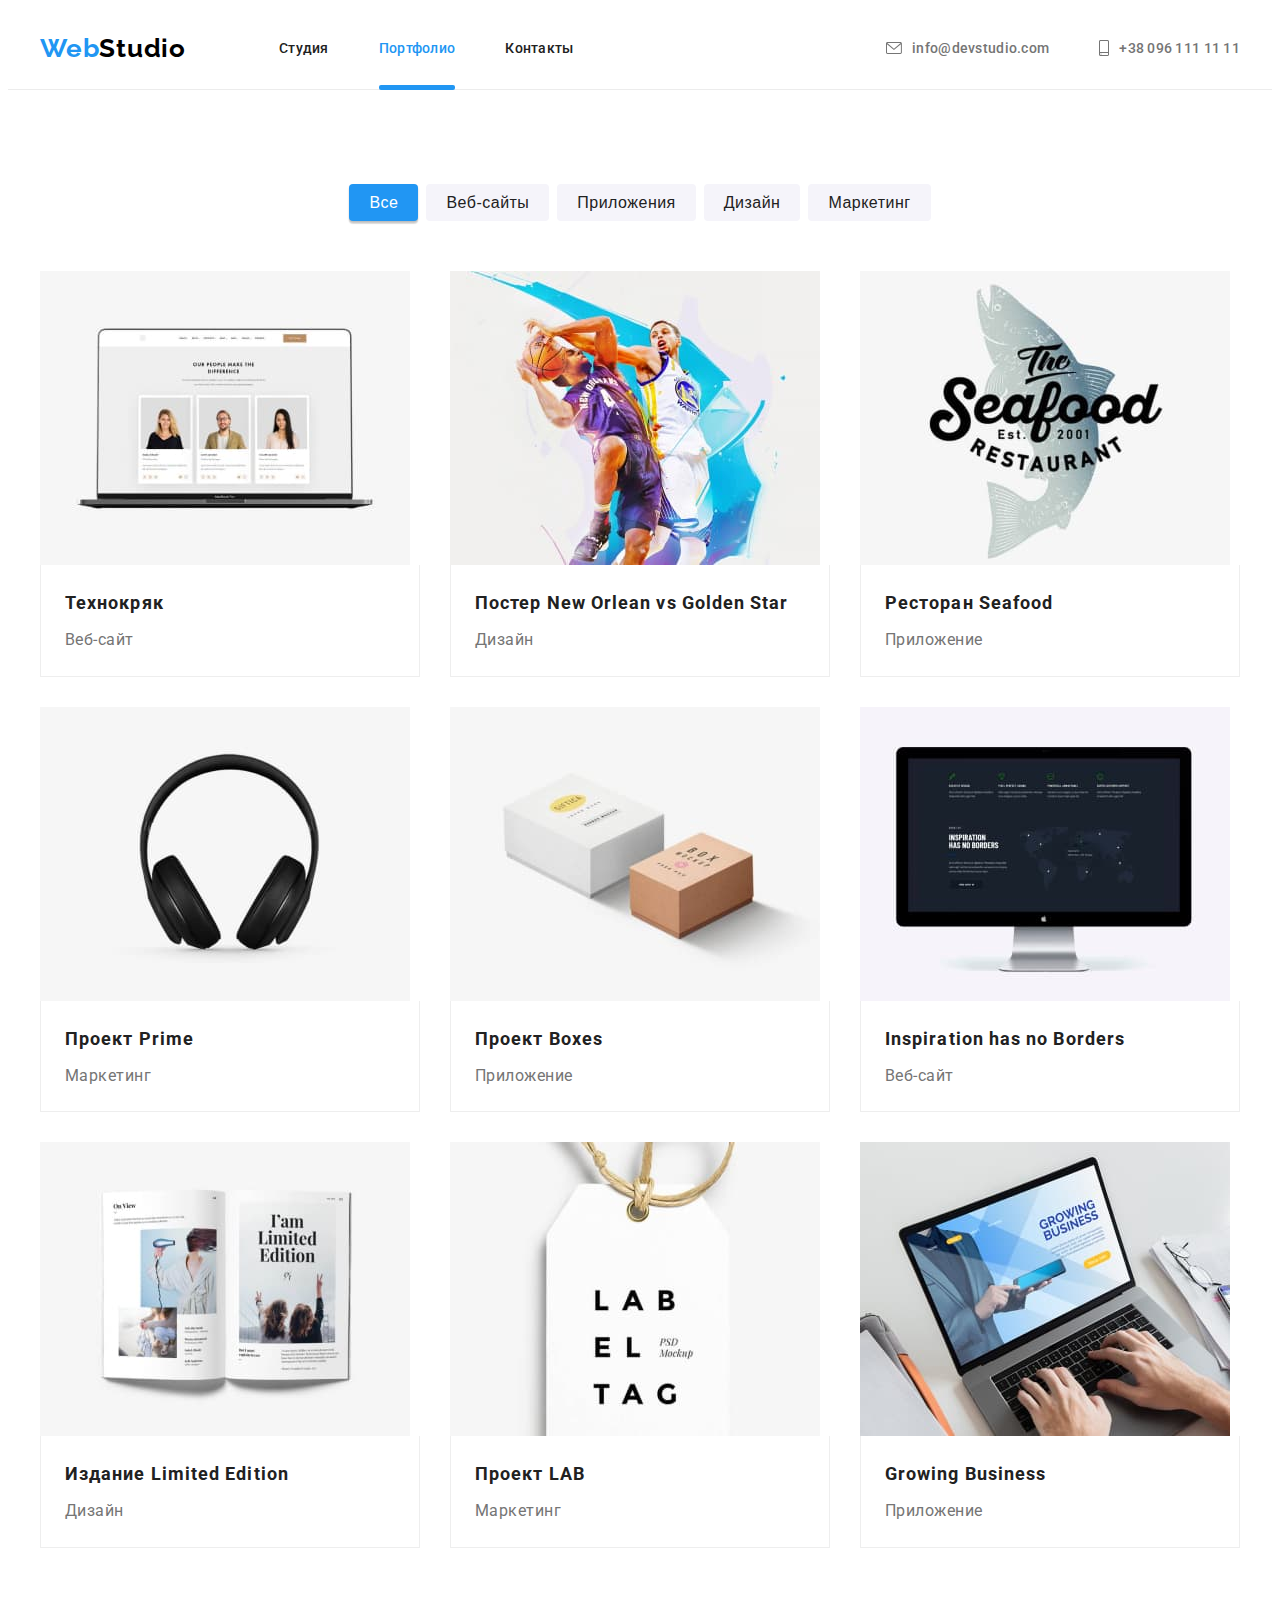
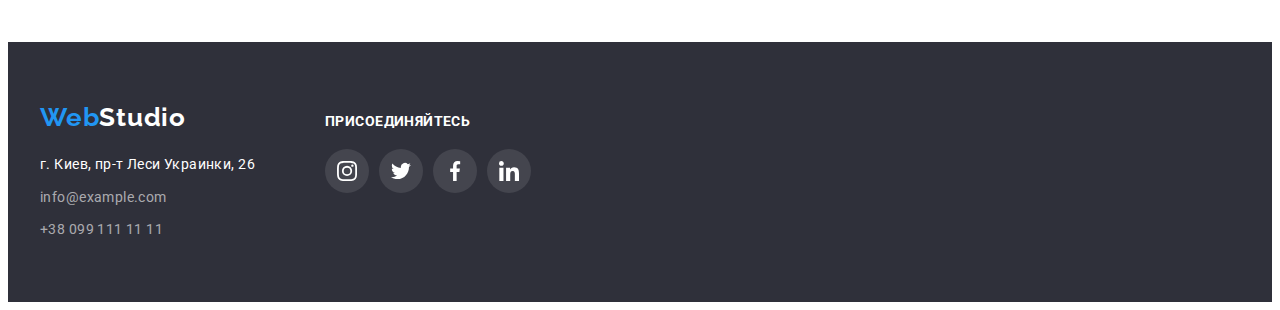
==== portfolio.html @ 8b1d90b0 "clone" ====
<!DOCTYPE html>
<html lang="ru">
    <head>
        <meta charset="UTF-8" />
        <meta http-equiv="X-UA-Compatible" content="IE=edge" />
        <meta name="viewport" content="width=device-width, initial-scale=1.0" />
        <title>WebStudio</title>
        <link rel="preconnect" href="https://fonts.googleapis.com" />
        <link rel="preconnect" href="https://fonts.gstatic.com" crossorigin />
        <link
            href="https://fonts.googleapis.com/css2?family=Raleway:wght@700&family=Roboto:wght@400;500;700;900&display=swap"
            rel="stylesheet"
        />
        <link
            rel="stylesheet"
            href="https://cdnjs.cloudflare.com/ajax/libs/modern-normalize/1.1.0/modern-normalize.min.css"
            integrity="sha512-wpPYUAdjBVSE4KJnH1VR1HeZfpl1ub8YT/NKx4PuQ5NmX2tKuGu6U/JRp5y+Y8XG2tV+wKQpNHVUX03MfMFn9Q=="
            crossorigin="anonymous"
            referrerpolicy="no-referrer"
        />
        <link rel="stylesheet" href="./css/style.css" />
    </head>

    <body>
        <!-- HEADER -->
        <header class="header">
            <div class="header-container container">
                <nav class="navigation">
                    <a lang="en" class="logo-header logo" href="./index.html"
                        >Web<span class="logo-accent-header">Studio</span></a
                    >
                    <ul class="nav-list list">
                        <li class="nav-list-item">
                            <a class="nav-list-link" href="./index.html"
                                >Студия</a
                            >
                        </li>
                        <li class="nav-list-item">
                            <a class="nav-list-link current" href=""
                                >Портфолио</a
                            >
                        </li>
                        <li class="nav-list-item">
                            <a class="nav-list-link" href="">Контакты</a>
                        </li>
                    </ul>
                </nav>
                <ul class="contact-list list">
                    <li class="contact-list-item">
                        <a
                            class="contact-list-link"
                            href="mailto:info@devstudio.com"
                        >
                            <svg class="icon-header" width="16" height="12">
                                <use
                                    href="./images/icons.svg#icon-envelope"
                                ></use>
                            </svg>
                            info@devstudio.com
                        </a>
                    </li>
                    <li class="contact-list-item">
                        <a class="contact-list-link" href="tel:+380961111111">
                            <svg class="icon-header" width="10" height="16">
                                <use
                                    href="./images/icons.svg#icon-smartphone"
                                ></use>
                            </svg>
                            +38 096 111 11 11</a
                        >
                    </li>
                </ul>
            </div>
        </header>

        <main>
            <section class="portfolio">
                <div class="portfolio-container container">
                    <h1 class="title-portfolio visually-hidden">Наши работы</h1>
                    <ul class="filter list">
                        <li class="filter-item">
                            <button
                                class="filter-item-button current"
                                type="button"
                            >
                                Все
                            </button>
                        </li>
                        <li class="filter-item">
                            <button class="filter-item-button" type="button">
                                Веб-сайты
                            </button>
                        </li>
                        <li class="filter-item">
                            <button class="filter-item-button" type="button">
                                Приложения
                            </button>
                        </li>
                        <li class="filter-item">
                            <button class="filter-item-button" type="button">
                                Дизайн
                            </button>
                        </li>
                        <li class="filter-item">
                            <button class="filter-item-button" type="button">
                                Маркетинг
                            </button>
                        </li>
                    </ul>
                    <ul class="portfolio-list list">
                        <li class="portfolio-item">
                            <a class="project-card" href="">
                                <div class="image-wrapper">
                                    <img
                                        src="./images/laptop.jpg"
                                        alt="Наши люди"
                                        width="370"
                                    />
                                    <p class="overlay">
                                        Ресурс предлагает комплексные
                                        предложения с разным уровнем функционала
                                        и сервисов. Все это позволит посетителю
                                        получить исчерпывающие сведения о
                                        компании или частном лице.
                                    </p>
                                </div>
                                <div class="portfolio-description">
                                    <h2 class="project-name">Технокряк</h2>
                                    <p class="project-type">Веб-сайт</p>
                                </div>
                            </a>
                        </li>
                        <li class="portfolio-item">
                            <a class="project-card" href="">
                                <div class="image-wrapper">
                                    <img
                                        src="./images/basketball.jpg"
                                        alt="Баскетбол"
                                        width="370"
                                    />
                                    <p class="overlay">
                                        Ресурс предлагает комплексные
                                        предложения с разным уровнем функционала
                                        и сервисов. Все это позволит посетителю
                                        получить исчерпывающие сведения о
                                        компании или частном лице.
                                    </p>
                                </div>
                                <div class="portfolio-description">
                                    <h2 class="project-name">
                                        Постер
                                        <span lang="en"
                                            >New Orlean vs Golden Star</span
                                        >
                                    </h2>
                                    <p class="project-type">Дизайн</p>
                                </div>
                            </a>
                        </li>
                        <li class="portfolio-item">
                            <a class="project-card" href="">
                                <div class="image-wrapper">
                                    <img
                                        src="./images/seafood.jpg"
                                        alt="Ресторан морской еды"
                                        width="370"
                                    />
                                    <p class="overlay">
                                        Ресурс предлагает комплексные
                                        предложения с разным уровнем функционала
                                        и сервисов. Все это позволит посетителю
                                        получить исчерпывающие сведения о
                                        компании или частном лице.
                                    </p>
                                </div>
                                <div class="portfolio-description">
                                    <h2 class="project-name">
                                        Ресторан <span lang="en">Seafood</span>
                                    </h2>
                                    <p class="project-type">Приложение</p>
                                </div>
                            </a>
                        </li>
                        <li class="portfolio-item">
                            <a class="project-card" href="">
                                <div class="image-wrapper">
                                    <img
                                        src="./images/headphones.jpg"
                                        alt="Наушники"
                                        width="370"
                                    />
                                    <p class="overlay">
                                        Ресурс предлагает комплексные
                                        предложения с разным уровнем функционала
                                        и сервисов. Все это позволит посетителю
                                        получить исчерпывающие сведения о
                                        компании или частном лице.
                                    </p>
                                </div>
                                <div class="portfolio-description">
                                    <h2 class="project-name">
                                        Проект <span lang="en">Prime</span>
                                    </h2>
                                    <p class="project-type">Маркетинг</p>
                                </div>
                            </a>
                        </li>
                        <li class="portfolio-item">
                            <a class="project-card" href="">
                                <div class="image-wrapper">
                                    <img
                                        src="./images/boxes.jpg"
                                        alt="Коробки"
                                        width="370"
                                    />
                                    <p class="overlay">
                                        Ресурс предлагает комплексные
                                        предложения с разным уровнем функционала
                                        и сервисов. Все это позволит посетителю
                                        получить исчерпывающие сведения о
                                        компании или частном лице.
                                    </p>
                                </div>
                                <div class="portfolio-description">
                                    <h2 class="project-name">
                                        Проект <span lang="en">Boxes</span>
                                    </h2>
                                    <p class="project-type">Приложение</p>
                                </div>
                            </a>
                        </li>
                        <li class="portfolio-item">
                            <a class="project-card" href="">
                                <div class="image-wrapper">
                                    <img
                                        src="./images/pc.jpg"
                                        alt="Вдохновение не имеет границ"
                                        width="370"
                                    />
                                    <p class="overlay">
                                        Ресурс предлагает комплексные
                                        предложения с разным уровнем функционала
                                        и сервисов. Все это позволит посетителю
                                        получить исчерпывающие сведения о
                                        компании или частном лице.
                                    </p>
                                </div>
                                <div class="portfolio-description">
                                    <h2 lang="en" class="project-name">
                                        Inspiration has no Borders
                                    </h2>
                                    <p class="project-type">Веб-сайт</p>
                                </div>
                            </a>
                        </li>
                        <li class="portfolio-item">
                            <a class="project-card" href="">
                                <div class="image-wrapper">
                                    <img
                                        src="./images/magazine.jpg"
                                        alt="Ограниченное издание"
                                        width="370"
                                    />
                                    <p class="overlay">
                                        Ресурс предлагает комплексные
                                        предложения с разным уровнем функционала
                                        и сервисов. Все это позволит посетителю
                                        получить исчерпывающие сведения о
                                        компании или частном лице.
                                    </p>
                                </div>
                                <div class="portfolio-description">
                                    <h2 class="project-name">
                                        Издание
                                        <span lang="en">Limited Edition</span>
                                    </h2>
                                    <p class="project-type">Дизайн</p>
                                </div>
                            </a>
                        </li>
                        <li class="portfolio-item">
                            <a class="project-card" href="">
                                <div class="image-wrapper">
                                    <img
                                        src="./images/label-tag.jpg"
                                        alt="Проект ярлык"
                                        width="370"
                                    />
                                    <p class="overlay">
                                        Ресурс предлагает комплексные
                                        предложения с разным уровнем функционала
                                        и сервисов. Все это позволит посетителю
                                        получить исчерпывающие сведения о
                                        компании или частном лице.
                                    </p>
                                </div>
                                <div class="portfolio-description">
                                    <h2 class="project-name">
                                        Проект <span lang="en">LAB</span>
                                    </h2>
                                    <p class="project-type">Маркетинг</p>
                                </div>
                            </a>
                        </li>
                        <li class="portfolio-item">
                            <a class="project-card" href="">
                                <div class="image-wrapper">
                                    <img
                                        src="./images/laptop-typing.jpg"
                                        alt="Растущий бизнес"
                                        width="370"
                                    />
                                    <p class="overlay">
                                        Ресурс предлагает комплексные
                                        предложения с разным уровнем функционала
                                        и сервисов. Все это позволит посетителю
                                        получить исчерпывающие сведения о
                                        компании или частном лице.
                                    </p>
                                </div>
                                <div class="portfolio-description">
                                    <h2 lang="en" class="project-name">
                                        Growing Business
                                    </h2>
                                    <p class="project-type">Приложение</p>
                                </div>
                            </a>
                        </li>
                    </ul>
                </div>
            </section>
        </main>

        <footer class="footer">
            <div class="footer-container container">
                <div class="footer-first-column">
                    <a class="logo-footer logo" lang="en" href="./index.html"
                        >Web<span class="logo-accent-footer">Studio</span></a
                    >
                    <address>
                        <ul class="contact-list-footer list">
                            <li class="contact-list-item">
                                <a
                                    class="contact-list-link"
                                    href="https://goo.gl/maps/PYqKrLdg8AjsLL8RA"
                                    target="_blank"
                                    rel="noopener noreferrer"
                                    ><span class="legal-address"
                                        >г. Киев, пр-т Леси Украинки, 26</span
                                    ></a
                                >
                            </li>
                            <li class="contact-list-item">
                                <a
                                    class="contact-list-footer link"
                                    href="mailto:info@example.com"
                                    >info@example.com</a
                                >
                            </li>
                            <li class="contact-list-item">
                                <a
                                    class="contact-list-footer link"
                                    href="tel:+380961111111"
                                    >+38 099 111 11 11</a
                                >
                            </li>
                        </ul>
                    </address>
                </div>
                <div class="subscription-buttons">
                    <p class="join">Присоединяйтесь</p>
                    <ul class="social-link-list-footer list">
                        <li class="social-list-item-footer">
                            <a href="" class="social-link-footer">
                                <svg
                                    class="social-link-logo-footer"
                                    width="20"
                                    height="20"
                                >
                                    <use
                                        href="./images/icons.svg#icon-instagram"
                                    ></use>
                                </svg>
                            </a>
                        </li>
                        <li class="social-list-item-footer">
                            <a href="" class="social-link-footer">
                                <svg
                                    class="social-link-logo-footer"
                                    width="20"
                                    height="20"
                                >
                                    <use
                                        href="./images/icons.svg#icon-twitter"
                                    ></use>
                                </svg>
                            </a>
                        </li>
                        <li class="social-list-item-footer">
                            <a href="" class="social-link-footer">
                                <svg
                                    class="social-link-logo-footer"
                                    width="20"
                                    height="20"
                                >
                                    <use
                                        href="./images/icons.svg#icon-facebook"
                                    ></use>
                                </svg>
                            </a>
                        </li>
                        <li class="social-list-item-footer">
                            <a href="" class="social-link-footer">
                                <svg
                                    class="social-link-logo-footer"
                                    width="20"
                                    height="20"
                                >
                                    <use
                                        href="./images/icons.svg#icon-linkedin"
                                    ></use>
                                </svg>
                            </a>
                        </li>
                    </ul>
                </div>
            </div>
        </footer>
    </body>
</html>
---- css/style.css ----
:root {
    --primary-font-family: 'Roboto', sans-serif;
    --secondary-font-family: 'Raleway', sans-serif;
    --primary-text-color-theme-dark: #212121;
    --secondary-text-color-theme-dark: #757575;
    --text-color-theme-light: #ffffff;
    --accent-color: #2196f3;
    --background-dark-theme: #2f303a;
    --background-light-theme: #f5f4fa;
    --logo-accent-header: #000000;
    --button-background-hover-focus: #188ce8;
    --text-color-contact: rgba(255, 255, 255, 0.6);
    --border-color: #ececec;
    --clients-logo-border: #afb1b8;
    --animation-timing-function: cubic-bezier(0.4, 0, 0.2, 1);
}

body {
    font-family: var(--primary-font-family);
    font-size: 14px;
    letter-spacing: 0.03em;

    color: var(--primary-text-color-theme-dark);
}

h1,
h2,
h3,
h4,
h5,
h6,
p {
    margin-top: 0;
    margin-bottom: 0;
}

ul,
ol {
    margin-top: 0;
    margin-bottom: 0;
    padding-left: 0;
}

.list {
    list-style: none;
}

a {
    text-decoration: none;
}

.container {
    width: 1200px;
    padding-left: 15px;
    padding-right: 15px;
    margin-left: auto;
    margin-right: auto;
}

img {
    display: block;
    max-width: 100%;
    height: auto;
}

/*=====START COMPONENTS=====*/

.logo {
    font-family: var(--secondary-font-family);
    font-weight: 700;
    font-size: 26px;
    line-height: 1.2;
    letter-spacing: 0.03em;

    color: var(--accent-color);
}

.logo-accent-header {
    color: var(--logo-accent-header);
}

.logo-accent-footer {
    color: var(--text-color-theme-light);
}

.btn {
    font-weight: 700;
    font-size: 16px;
    line-height: 1.87;
    letter-spacing: 0.06em;

    padding: 10px 32px;
    border: none;
    border-radius: 4px;

    box-shadow: 0px 4px 4px rgba(0, 0, 0, 0.15);
    background-color: var(--accent-color);
    color: var(--text-color-theme-light);

    cursor: pointer;

    transition: background-color 250ms var(--animation-timing-function);
}

.modal-btn:hover,
.modal-btn:focus {
    background-color: var(--button-background-hover-focus);
    color: var(--text-color-theme-light);
}

.title {
    font-weight: 700;
    font-size: 36px;
    line-height: 1.2;
    letter-spacing: 0.03em;
    text-align: center;

    color: var(--primary-text-color-theme-dark);
}

.visually-hidden {
    position: absolute;
    width: 1px;
    height: 1px;
    margin: -1px;
    padding: 0;
    overflow: hidden;
    border: 0;
    clip: rect(0 0 0 0);
}

section {
    padding-top: 94px;
    padding-bottom: 94px;
}

/*=====END COMPONENTS=====*/

/*=====START HEADER=====*/

.header {
    border-bottom: 1px solid var(--border-color);
}

.header-container {
    display: flex;
    align-items: center;
}

.navigation {
    display: flex;
    align-items: center;
}

.nav-list {
    display: flex;
}

.nav-list-item:not(:last-child) {
    margin-right: 50px;
}

.contact-list {
    display: flex;

    align-items: center;
    margin-left: auto;
}

.contact-list > .contact-list-item:not(:last-child) {
    margin-right: 50px;
}

.accent link {
    color: var(--accent-color);
}

.logo-header {
    margin-right: 93px;
}

.nav-list-link {
    position: relative;

    display: block;
    font-weight: 500;
    font-size: 14px;
    line-height: 1.2;
    letter-spacing: 0.02em;
    padding-top: 32px;
    padding-bottom: 32px;

    color: var(--primary-text-color-theme-dark);
}

.nav-list-link.current::after {
    content: '';
    position: absolute;
    left: 0;
    bottom: -1px;
    display: block;
    width: 100%;
    height: 5px;
    border-radius: 2px;
    background-color: var(--accent-color);
    transition: opacity 250ms var(--animation-timing-function);
}

.nav-list-link.current {
    color: var(--accent-color);
}

.nav-list-link:hover,
.nav-list-link:focus {
    color: var(--accent-color);
}

.contact-list-link {
    display: flex;
    align-items: center;
    font-weight: 500;
    font-size: 14px;
    line-height: 1.2;
    letter-spacing: 0.02em;

    color: var(--secondary-text-color-theme-dark);

    transition: color 250ms var(--animation-timing-function);
}

.contact-list-link:hover,
.contact-list-link:focus {
    color: var(--accent-color);
}

.icon-header {
    padding: 0;
    border: none;

    margin-right: 10px;

    fill: currentColor;
}

.icon-header:hover,
.icon-header:focus {
    fill: var(--accent-color);
}

/*=====END HEADER=====*/

/*=====START HERO=====*/

.hero {
    text-align: center;
    padding-top: 200px;
    padding-bottom: 200px;

    max-width: 1600px;
    margin: 0 auto;
    height: 600px;
    background-color: var(--background-dark-theme);
    background-image: linear-gradient(
            rgba(47, 48, 58, 0.4),
            rgba(47, 48, 58, 0.4)
        ),
        url(../images/hero-background.jpg);
    background-size: cover;
    background-repeat: no-repeat;
}

.main-title {
    font-weight: 900;
    font-size: 44px;
    line-height: 1.4;
    letter-spacing: 0.06em;
    text-transform: uppercase;

    width: 696px;
    margin: 0 auto 30px auto;

    color: var(--text-color-theme-light);
}

/*=====END HERO=====*/

/*=====START BENEFITS=====*/

.benefits-background {
    display: flex;
    background-color: var(--background-light-theme);

    margin-bottom: 30px;
    width: 270px;
    height: 120px;
    border-radius: 4px;
    align-items: center;
    justify-content: center;
}

.subtitle {
    font-weight: 700;
    font-size: 14px;
    line-height: 1.2;
    letter-spacing: 0.03em;
    text-transform: uppercase;

    margin-bottom: 10px;

    color: var(--primary-text-color-theme-dark);
}

.description {
    font-size: 14px;
    line-height: 1.7;
    letter-spacing: 0.03em;

    width: 270px;

    color: var(--secondary-text-color-theme-dark);
}

.benefits-list-item {
    display: block;
}

.benefits-list-item:not(:last-child) {
    margin-right: 30px;
}

.benefits-list {
    display: flex;
}

.services {
    padding-top: 0;
}

/*=====END BENEFITS======*/

/*=====START SERVICES=====*/

.services-title {
    margin-bottom: 50px;
}

.services-list {
    display: flex;
}

.services-list-item:not(:last-child) {
    margin-right: 30px;
}

.services-image {
    position: relative;
}

.services-description {
    position: absolute;
    left: 0;
    bottom: 0;

    width: 100%;
    height: 70px;
    display: flex;
    justify-content: center;
    align-items: center;

    font-size: 14px;
    line-height: 1.7;
    letter-spacing: 0.03em;

    color: var(--text-color-theme-light);
    text-transform: uppercase;
    text-align: center;
    background: rgba(47, 48, 58, 0.8);
}

/*=====END SERVICES=====*/

/*=====START TEAM=====*/

.team {
    background-color: var(--background-light-theme);
}

.team-title {
    margin-bottom: 50px;
}

.employees-list {
    display: flex;
}

.employee-card:not(:last-child) {
    margin-right: 30px;
}

.employee-card {
    box-shadow: 0px 1px 3px rgba(0, 0, 0, 0.12), 0px 1px 1px rgba(0, 0, 0, 0.14),
        0px 2px 1px rgba(0, 0, 0, 0.2);
    border-radius: 0px 0px 4px 4px;

    background-color: var(--text-color-theme-light);
}

.employee-description {
    padding: 30px 32px;
}

.employee-name {
    font-weight: 500;
    font-size: 16px;
    line-height: 1.2;
    letter-spacing: 0.03em;
    text-align: center;

    margin-bottom: 10px;

    color: var(--primary-text-color-theme-dark);
}

.employee-position {
    font-size: 16px;
    line-height: 1.2;
    letter-spacing: 0.03em;
    text-align: center;

    margin-bottom: 16px;

    color: var(--secondary-text-color-theme-dark);
}

.social-link-list {
    display: flex;
    align-items: center;
    justify-content: center;
}

.social-list-item:not(:last-child) {
    margin-right: 10px;
}

.social-link {
    display: flex;
    align-items: center;
    justify-content: center;
    width: 44px;
    height: 44px;
    background: #ffffff;
    border-radius: 50%;

    transition: background-color 250ms var(--animation-timing-function);
}

.social-link:hover,
.social-link:focus {
    background-color: var(--accent-color);
}

.social-link-logo {
    fill: var(--clients-logo-border);

    transition: fill 250ms var(--animation-timing-function);
}

.social-link:hover .social-link-logo,
.social-link:focus .social-link-logo {
    fill: var(--text-color-theme-light);
}

/*=====END TEAM=====*/

/*=====START CLIENTS=====*/

.clients-title {
    margin-bottom: 50px;
}

.clients-list {
    display: flex;
    align-items: center;
    justify-content: center;
}

.clients-list > .clients-list-item {
    display: flex;
    align-items: center;
    justify-content: center;

    width: 170px;
    height: 92px;

    border: 1px solid var(--clients-logo-border);
    box-sizing: border-box;
    border-radius: 4px;

    transition: border-color 250ms var(--animation-timing-function);
}

.clients-list-item:hover,
.clients-list-item:focus {
    border-color: var(--accent-color);
}

.clients-list-item:not(:last-child) {
    margin-right: 30px;
}

.clients-link {
    display: block;
    align-items: center;
    justify-content: center;

    width: 170px;
    height: 92px;

    padding: 16px 32px;

    transition: fill 250ms var(--animation-timing-function);
}

.clients-link:hover .clients-logo,
.clients-link:focus .clients-logo {
    fill: var(--accent-color);
}

.clients-logo {
    fill: var(--clients-logo-border);

    transition: fill 250ms var(--animation-timing-function);
}

/*=====END CLIENTS=====*/

/*=====START PORTFOLIO=====*/

.title-portfolio {
    font-weight: 900;
    font-size: 44px;
    line-height: 1.4;
    letter-spacing: 0.04em;
    text-transform: uppercase;

    color: var(--primary-text-color-theme-dark);
}

.filter {
    display: flex;
    justify-content: center;

    margin-bottom: 50px;
}

.filter-item-button {
    font-weight: 500;
    font-size: 16px;
    line-height: 1.6;
    letter-spacing: 0.03em;

    box-sizing: border-box;
    border-radius: 4px;
    padding: 6px 20px;
    border: none;

    background-color: var(--background-light-theme);
    color: var(--primary-text-color-theme-dark);

    cursor: pointer;

    transition: box-shadow 250ms var(--animation-timing-function),
        color 250ms var(--animation-timing-function),
        background-color 250ms var(--animation-timing-function);
}

.filter-item-button:hover,
.filter-item-button:focus,
.filter-item-button.current {
    background-color: var(--accent-color);
    color: var(--text-color-theme-light);
    box-shadow: 0px 3px 1px rgba(0, 0, 0, 0.1), 0px 1px 2px rgba(0, 0, 0, 0.08),
        0px 2px 2px rgba(0, 0, 0, 0.12);
}

.filter-item:not(:last-child) {
    margin-right: 8px;
}

.portfolio-list {
    display: flex;
    flex-wrap: wrap;
    margin-right: -30px;
    margin-bottom: -30px;
}

.portfolio-item {
    margin-right: 30px;
    margin-bottom: 30px;
    flex-basis: calc((100% - 3 * 30px) / 3);
}

.project-card {
    display: block;
    background-color: var(--text-color-theme-light);
    transition: box-shadow 250ms var(--animation-timing-function);
}

.portfolio-item:hover .project-card,
.portfolio-item:focus .project-card {
    box-shadow: 0px 1px 1px rgba(0, 0, 0, 0.12), 0px 4px 4px rgba(0, 0, 0, 0.06),
        1px 4px 6px rgba(0, 0, 0, 0.16);
}

.image-wrapper {
    position: relative;
    overflow: hidden;
}

.overlay {
    position: absolute;
    top: 0;
    right: 0;
    width: 100%;
    height: 100%;
    padding: 63px 24px;

    font-size: 18px;
    font-weight: 400;
    line-height: 1.5;
    letter-spacing: 0.03em;

    color: var(--text-color-theme-light);
    background: rgba(33, 150, 243, 0.9);

    transform: translateY(101%);
    transition: transform 250ms var(--animation-timing-function);
}

.project-card:hover .overlay,
.project-card:focus .overlay {
    transform: translateY(0%);
}

.portfolio-description {
    background: #ffffff;
    border: 1px solid #eeeeee;
    box-sizing: border-box;
    border-top: none;

    padding: 20px 24px;
}

.project-name {
    font-weight: 700;
    font-size: 18px;
    line-height: 2;
    letter-spacing: 0.06em;
    margin-bottom: 4px;

    color: var(--primary-text-color-theme-dark);
}

.project-type {
    font-size: 16px;
    line-height: 1.9;
    letter-spacing: 0.03em;

    color: var(--secondary-text-color-theme-dark);
}

/*=====END PORTFOLIO=====*/

/*=====START FOOTER=====*/

.footer {
    background-color: var(--background-dark-theme);

    padding-top: 60px;
    padding-bottom: 60px;
}

.footer-container {
    display: flex;
    align-items: baseline;
}

.logo-footer {
    display: inline-block;

    margin-bottom: 20px;
}

.contact-list-footer > .contact-list-item:not(:last-child) {
    margin-bottom: 9px;
}

.legal-address {
    font-weight: 400;
    font-size: 14px;
    line-height: 1.7;
    letter-spacing: 0.03em;

    color: var(--text-color-theme-light);

    transition: color 250ms var(--animation-timing-function);
}

.legal-address:hover,
.legal-address:focus {
    color: var(--accent-color);
}

.contact-list-footer {
    font-size: 14px;
    line-height: 1.7;
    letter-spacing: 0.03em;
    font-style: normal;

    color: rgba(255, 255, 255, 0.6);

    transition: color 250ms var(--animation-timing-function);
}

.contact-list-footer:hover,
.contact-list-footer:focus {
    color: var(--accent-color);
}

.subscription-buttons {
    margin-left: 70px;
}

.join {
    font-weight: 700;
    font-size: 14px;
    line-height: 1.2;
    letter-spacing: 0.03em;
    text-transform: uppercase;

    color: var(--text-color-theme-light);
}

.social-link-footer {
    display: flex;
    align-items: center;
    justify-content: center;
    width: 44px;
    height: 44px;
    background: rgba(255, 255, 255, 0.1);
    border-radius: 50%;

    transition: background-color 250ms var(--animation-timing-function);
}

.social-link-list-footer {
    display: flex;
    margin-top: 20px;

    transition: background-color 250ms var(--animation-timing-function);
}

.social-list-item-footer:not(:last-child) {
    margin-right: 10px;
}

.social-link-footer:hover,
.social-link-footer:focus {
    background-color: var(--accent-color);
}

.social-link-logo-footer {
    fill: var(--text-color-theme-light);
    transition: fill 250ms var(--animation-timing-function);
}

.social-link-footer:hover .social-link-logo-footer,
.social-link-footer:focus .social-link-logo-footer {
    fill: var(--text-color-theme-light);
}

.mail-outs {
    margin: 0 auto;
}

.subcribe {
    font-weight: 700;
    font-size: 14px;
    line-height: 1.2;
    letter-spacing: 0.03em;
    text-transform: uppercase;

    color: var(--text-color-theme-light);
}

.footer-form {
    display: flex;
    align-items: baseline;
}

.footer-form input {
    width: 358px;
    height: 50px;
    border: 1px solid rgba(255, 255, 255, 0.3);
    box-sizing: border-box;
    border-radius: 4px;

    padding: 15px 16px;
    margin-top: 20px;
    margin-right: 12px;

    color: var(--text-color-theme-light);
    background: transparent;

    transition: border-color 250ms var(--animation-timing-function);
}

.footer-form input:focus {
    outline: none;
    border-color: var(--accent-color);
}

.footer-form input::placeholder {
    font-size: 16px;
    line-height: 1.2;
    letter-spacing: 0.03em;

    color: rgba(255, 255, 255, 0.6);
}

.footer-btn {
    display: flex;
    justify-content: center;
    align-items: center;
}

.icon-send {
    margin-left: 10px;
}

/*=====END FOOTER=====*/

.backdrop {
    position: fixed;
    top: 0;
    left: 0;
    width: 100vw;
    height: 100vh;

    background: rgba(0, 0, 0, 0.2);

    transition: opacity 300ms var(--animation-timing-function),
        visibility 300ms var(--animation-timing-function);
}

.backdrop.is-hidden {
    opacity: 0;
    visibility: hidden;
    pointer-events: none;
}

.modal {
    position: absolute;
    top: 50%;
    left: 50%;
    transform: translate(-50%, -50%);
    width: 530px;
    height: 580px;
    padding: 40px;

    background-color: var(--text-color-theme-light);
    box-shadow: 0px 1px 3px rgba(0, 0, 0, 0.12), 0px 1px 1px rgba(0, 0, 0, 0.14),
        0px 2px 1px rgba(0, 0, 0, 0.2);
    border-radius: 4px;
}

.modal-close-btn {
    position: absolute;

    top: 8px;
    right: 8px;
    display: flex;
    align-items: center;
    justify-content: center;

    width: 30px;
    height: 30px;
    border-radius: 50%;
    border: 1px solid rgba(0, 0, 0, 0.1);
    background-color: transparent;
    padding: 0;
    cursor: pointer;
}

.modal-close-btn:hover {
    fill: var(--accent-color);
}

.modal-appeal {
    font-size: 20px;
    font-weight: 700;
    line-height: 1.15;
    letter-spacing: 0.03em;
    text-align: center;

    margin-bottom: 12px;

    color: var(--primary-text-color-theme-dark);
}

.modal-form {
    width: 450px;
}

.modal-form-field {
    display: flex;
    flex-direction: column;
}

.modal-label {
    margin-bottom: 4px;
}

.modal-form-field input {
    border: 1px solid rgba(33, 33, 33, 0.2);
    border-radius: 4px;
    padding: 12px 10px 12px 42px;
    outline: none;

    transition: border-color 250ms var(--animation-timing-function);
}

.modal-form-field input:focus {
    border-color: var(--accent-color);
}

.modal-label {
    display: inline;
    font-size: 12px;
    line-height: 1.16;
    letter-spacing: 0.01em;

    color: var(--secondary-text-color-theme-dark);
}

.contact-input-wrapper {
    position: relative;
    margin-bottom: 10px;
}

.contact-input {
    width: 100%;
}

.contact-icon {
    position: absolute;
    top: 50%;
    left: 15px;
    transform: translateY(-50%);
    color: var(--primary-text-color-theme-dark);

    transition: fill 250ms var(--animation-timing-function);
}

.contact-input:focus + .contact-icon {
    fill: var(--accent-color);
}

.comment-area {
    border: 1px solid rgba(33, 33, 33, 0.2);
    border-radius: 4px;
    resize: none;
    padding: 12px 16px;
    margin-bottom: 20px;
    outline: none;

    transition: border-color 250ms var(--animation-timing-function);
}

.comment-area:focus {
    border-color: var(--accent-color);
}

.comment-area::placeholder {
    line-height: 1.14;
    letter-spacing: 0.01em;

    color: rgba(117, 117, 117, 0.5);
}

.agreement-wrapper {
    display: flex;
    align-items: center;
    margin: 0 auto 30px auto;
}

.agreement-policy {
    text-decoration: underline;
    color: var(--accent-color);
}

.modal-btn {
    display: block;
    margin: 0 auto;
    padding: 10px 56px;
}

.checkbox-label {
    line-height: 1.17;
    letter-spacing: 0.03em;
    color: var(--secondary-text-color-theme-dark);
}

.checkbox-label::before {
    content: '';
    display: inline-block;
    width: 16px;
    height: 15px;
    border: 2px solid var(--logo-accent-header);
    border-radius: 2px;
    cursor: pointer;

    margin-right: 9px;
}

.checkbox:checked + .checkbox-label::before {
    border-color: transparent;
    background-image: url(../images/icon-check.svg);
    background-color: var(--accent-color);
    background-repeat: no-repeat;
    background-size: contain;
}
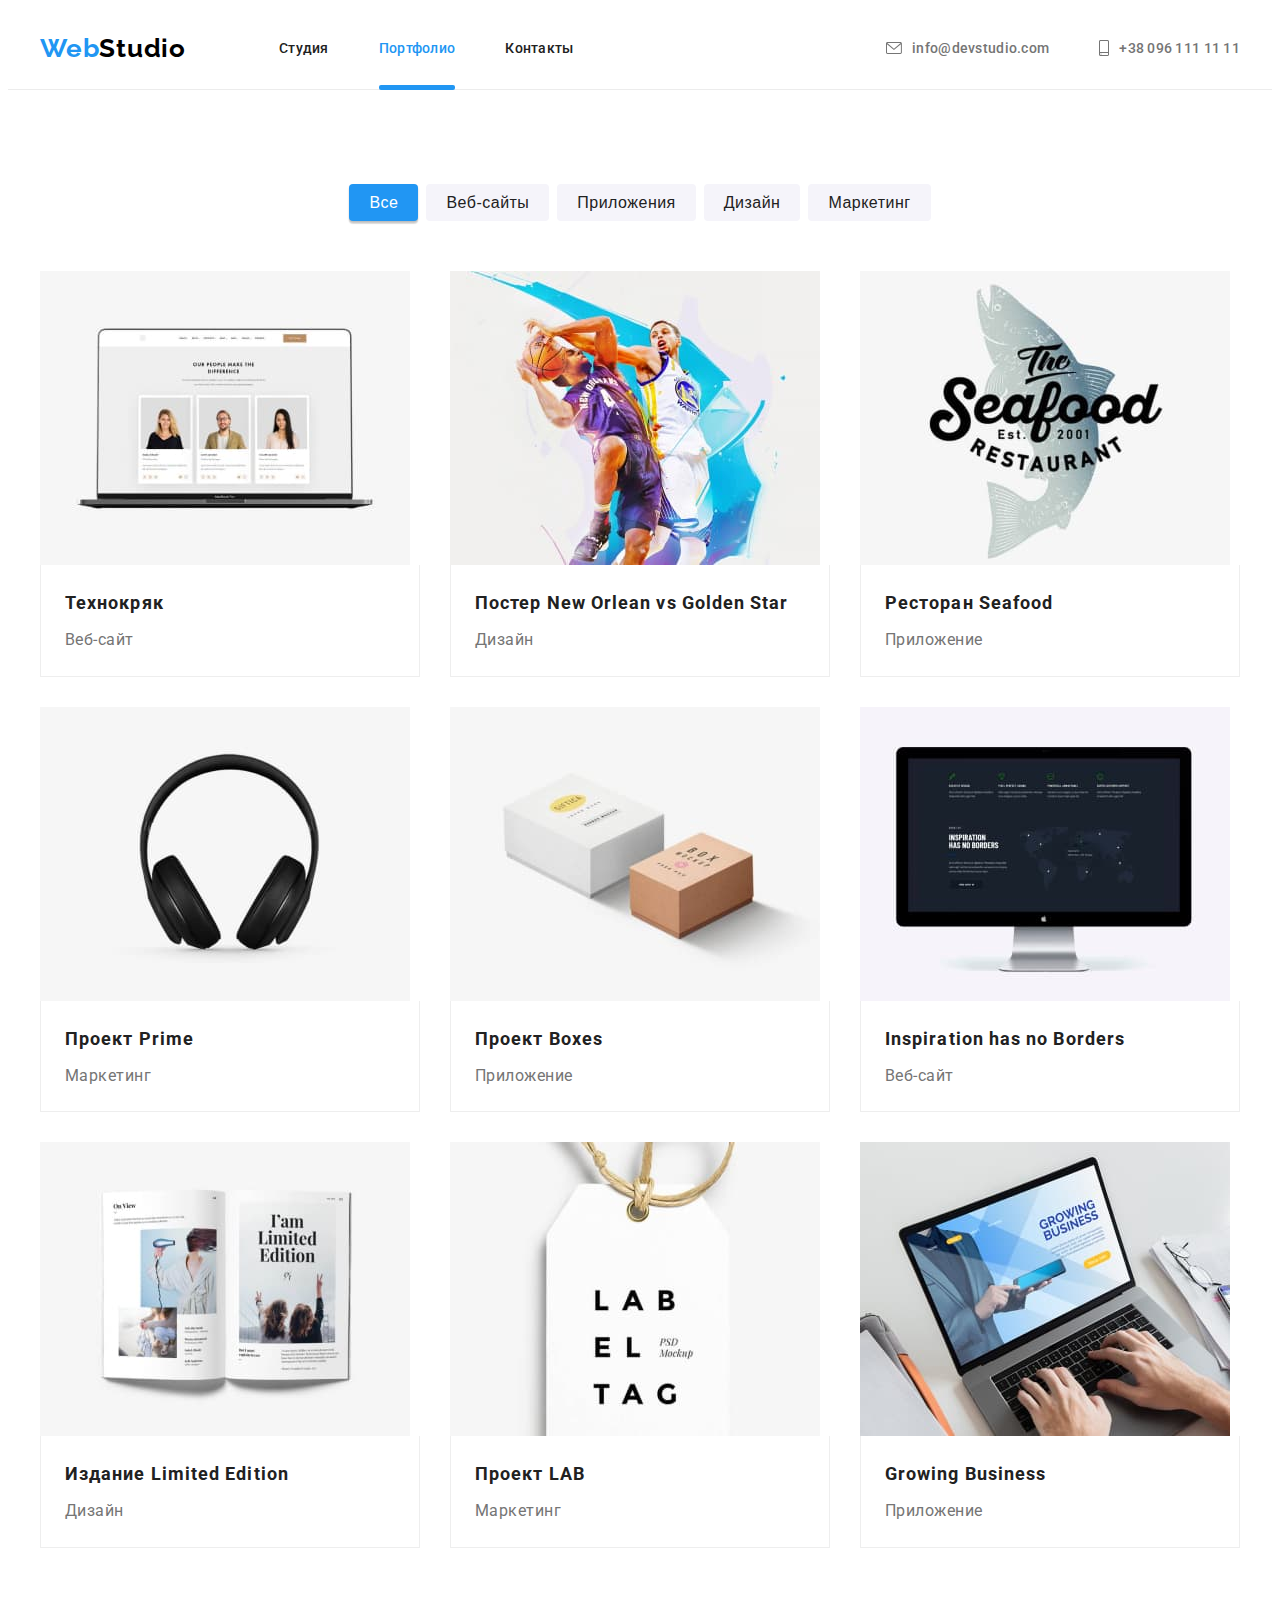
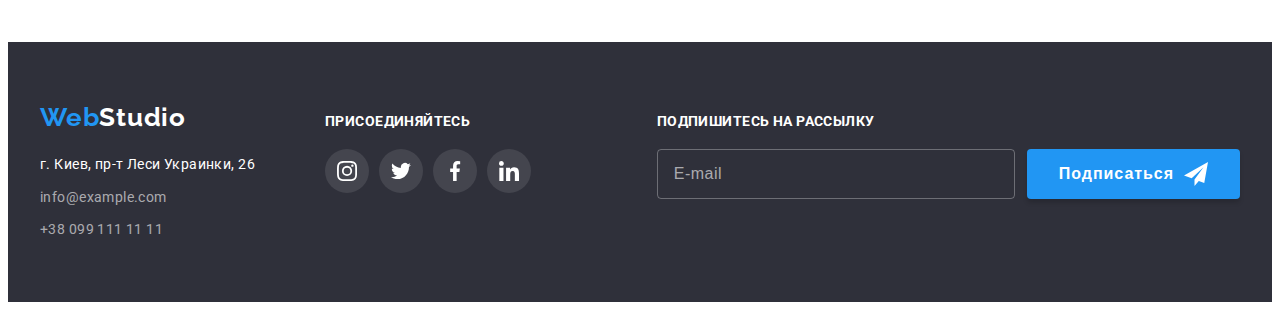
==== commit e23e7bc5: "add-partials-03" ====
--- a/portfolio.html
+++ b/portfolio.html
@@ -18,7 +18,7 @@
             crossorigin="anonymous"
             referrerpolicy="no-referrer"
         />
-        <link rel="stylesheet" href="./css/style.css" />
+        <link rel="stylesheet" href="./css/main.min.css" />
     </head>
 
     <body>
@@ -424,6 +424,25 @@
                         </li>
                     </ul>
                 </div>
+                <div class="mail-outs">
+                    <p class="subcribe">Подпишитесь на рассылку</p>
+                    <form class="footer-form">
+                        <label for="">
+                            <input
+                                type="email"
+                                name="email"
+                                placeholder="E-mail"
+                            />
+                        </label>
+                        <button class="btn footer-btn" type="submit">
+                            Подписаться
+                            <svg class="icon-send" width="24" height="24">
+                                <use href="./images/icons.svg#icon-send"></use>
+                            </svg>
+                        </button>
+                    </form>
+                </div>
+            </div>
             </div>
         </footer>
     </body>
--- a/css/main.min.css
+++ b/css/main.min.css
@@ -0,0 +1,2 @@
+:root{--primary-font-family: 'Roboto', sans-serif;--secondary-font-family: 'Raleway', sans-serif;--primary-text-color-theme-dark: #212121;--secondary-text-color-theme-dark: #757575;--text-color-theme-light: #ffffff;--accent-color: #2196f3;--background-dark-theme: #2f303a;--background-light-theme: #f5f4fa;--logo-accent-header: #000000;--button-background-hover-focus: #188ce8;--text-color-contact: rgba(255, 255, 255, 0.6);--border-color: #ececec;--clients-logo-border: #afb1b8;--animation-timing-function: cubic-bezier(0.4, 0, 0.2, 1)}.visually-hidden{position:absolute;width:1px;height:1px;margin:-1px;padding:0;overflow:hidden;border:0;clip:rect(0 0 0 0)}body{font-family:var(--primary-font-family);font-size:14px;letter-spacing:0.03em;color:var(--primary-text-color-theme-dark)}h1,h2,h3,h4,h5,h6,p{margin-top:0;margin-bottom:0}ul,ol{margin-top:0;margin-bottom:0;padding-left:0}.list{list-style:none}a{text-decoration:none}img{display:block;max-width:100%;height:auto}section{padding-top:94px;padding-bottom:94px}.container{width:1200px;padding-left:15px;padding-right:15px;margin-left:auto;margin-right:auto}.btn{font-weight:700;font-size:16px;line-height:1.87;letter-spacing:0.06em;padding:10px 32px;border:none;border-radius:4px;box-shadow:0px 4px 4px rgba(0,0,0,0.15);background-color:var(--accent-color);color:var(--text-color-theme-light);cursor:pointer;transition:background-color 250ms var(--animation-timing-function)}.btn:hover,.btn:focus{background-color:var(--button-background-hover-focus);color:var(--text-color-theme-light)}.description{font-size:14px;line-height:1.7;letter-spacing:0.03em;width:270px;color:var(--secondary-text-color-theme-dark)}.logo{font-family:var(--secondary-font-family);font-weight:700;font-size:26px;line-height:1.2;letter-spacing:0.03em;color:var(--accent-color)}.logo-accent-header{color:var(--logo-accent-header)}.logo-accent-footer{color:var(--text-color-theme-light)}.main-title{font-weight:900;font-size:44px;line-height:1.4;letter-spacing:0.06em;text-transform:uppercase;width:696px;margin:0 auto 30px auto;color:var(--text-color-theme-light)}.social-link-list{display:flex;align-items:center;justify-content:center}.social-list-item:not(:last-child){margin-right:10px}.social-link{display:flex;align-items:center;justify-content:center;width:44px;height:44px;background:#ffffff;border-radius:50%;transition:background-color 250ms var(--animation-timing-function)}.social-link:hover,.social-link:focus{background-color:var(--accent-color)}.social-link-logo{fill:var(--clients-logo-border);transition:fill 250ms var(--animation-timing-function)}.social-link:hover .social-link-logo,.social-link:focus .social-link-logo{fill:var(--text-color-theme-light)}.social-link-footer{display:flex;align-items:center;justify-content:center;width:44px;height:44px;background:rgba(255,255,255,0.1);border-radius:50%;transition:background-color 250ms var(--animation-timing-function)}.social-link-list-footer{display:flex;margin-top:20px;transition:background-color 250ms var(--animation-timing-function)}.social-list-item-footer:not(:last-child){margin-right:10px}.social-link-footer:hover,.social-link-footer:focus{background-color:var(--accent-color)}.social-link-logo-footer{fill:var(--text-color-theme-light);transition:fill 250ms var(--animation-timing-function)}.social-link-footer:hover .social-link-logo-footer,.social-link-footer:focus .social-link-logo-footer{fill:var(--text-color-theme-light)}.subtitle{font-weight:700;font-size:14px;line-height:1.2;letter-spacing:0.03em;text-transform:uppercase;margin-bottom:10px;color:var(--primary-text-color-theme-dark)}.title{font-weight:700;font-size:36px;line-height:1.2;letter-spacing:0.03em;text-align:center;margin-bottom:50px;color:var(--primary-text-color-theme-dark)}.header{border-bottom:1px solid var(--border-color)}.header-container{display:flex;align-items:center}.navigation{display:flex;align-items:center}.nav-list{display:flex}.nav-list-item:not(:last-child){margin-right:50px}.contact-list{display:flex;align-items:center;margin-left:auto}.contact-list>.contact-list-item:not(:last-child){margin-right:50px}.accent link{color:var(--accent-color)}.logo-header{margin-right:93px}.nav-list-link{position:relative;display:block;font-weight:500;font-size:14px;line-height:1.2;letter-spacing:0.02em;padding-top:32px;padding-bottom:32px;color:var(--primary-text-color-theme-dark)}.nav-list-link.current::after{content:'';position:absolute;left:0;bottom:-1px;display:block;width:100%;height:5px;border-radius:2px;background-color:var(--accent-color);transition:opacity 250ms var(--animation-timing-function)}.nav-list-link.current{color:var(--accent-color)}.nav-list-link:hover,.nav-list-link:focus{color:var(--accent-color)}.contact-list-link{display:flex;align-items:center;font-weight:500;font-size:14px;line-height:1.2;letter-spacing:0.02em;color:var(--secondary-text-color-theme-dark);transition:color 250ms var(--animation-timing-function)}.contact-list-link:hover,.contact-list-link:focus{color:var(--accent-color)}.icon-header{padding:0;border:none;margin-right:10px;fill:currentColor}.icon-header:hover,.icon-header:focus{fill:var(--accent-color)}.hero{text-align:center;padding-top:200px;padding-bottom:200px;max-width:1600px;margin:0 auto;height:600px;background-color:var(--background-dark-theme);background-image:linear-gradient(rgba(47,48,58,0.4), rgba(47,48,58,0.4)),url(../images/hero-background.jpg);background-size:cover;background-repeat:no-repeat}.benefits-background{display:flex;background-color:var(--background-light-theme);margin-bottom:30px;width:270px;height:120px;border-radius:4px;align-items:center;justify-content:center}.benefits-list-item{display:block}.benefits-list-item:not(:last-child){margin-right:30px}.benefits-list{display:flex}.services{padding-top:0}.services-title{margin-bottom:50px}.services-list{display:flex}.services-list-item:not(:last-child){margin-right:30px}.services-image{position:relative}.services-description{position:absolute;left:0;bottom:0;width:100%;height:70px;display:flex;justify-content:center;align-items:center;font-size:14px;line-height:1.7;letter-spacing:0.03em;color:var(--text-color-theme-light);text-transform:uppercase;text-align:center;background:rgba(47,48,58,0.8)}.team{background-color:var(--background-light-theme)}.employees-list{display:flex}.employee-card:not(:last-child){margin-right:30px}.employee-card{box-shadow:0px 1px 3px rgba(0,0,0,0.12),0px 1px 1px rgba(0,0,0,0.14),0px 2px 1px rgba(0,0,0,0.2);border-radius:0px 0px 4px 4px;background-color:var(--text-color-theme-light)}.employee-description{padding:30px 32px}.employee-name{font-weight:500;font-size:16px;line-height:1.2;letter-spacing:0.03em;text-align:center;margin-bottom:10px;color:var(--primary-text-color-theme-dark)}.employee-position{font-size:16px;line-height:1.2;letter-spacing:0.03em;text-align:center;margin-bottom:16px;color:var(--secondary-text-color-theme-dark)}.clients-list{display:flex;align-items:center;justify-content:center}.clients-list>.clients-list-item{display:flex;align-items:center;justify-content:center;width:170px;height:92px;border:1px solid var(--clients-logo-border);box-sizing:border-box;border-radius:4px;transition:border-color 250ms var(--animation-timing-function)}.clients-list-item:hover,.clients-list-item:focus{border-color:var(--accent-color)}.clients-list-item:not(:last-child){margin-right:30px}.clients-link{display:block;align-items:center;justify-content:center;width:170px;height:92px;padding:16px 32px;transition:fill 250ms var(--animation-timing-function)}.clients-link:hover .clients-logo,.clients-link:focus .clients-logo{fill:var(--accent-color)}.clients-logo{fill:var(--clients-logo-border);transition:fill 250ms var(--animation-timing-function)}.footer{background-color:var(--background-dark-theme);padding-top:60px;padding-bottom:60px}.footer-container{display:flex;align-items:baseline}.logo-footer{display:inline-block;margin-bottom:20px}.contact-list-footer>.contact-list-item:not(:last-child){margin-bottom:9px}.legal-address{font-weight:400;font-size:14px;line-height:1.7;letter-spacing:0.03em;color:var(--text-color-theme-light);transition:color 250ms var(--animation-timing-function)}.legal-address:hover,.legal-address:focus{color:var(--accent-color)}.contact-list-footer{font-size:14px;line-height:1.7;letter-spacing:0.03em;font-style:normal;color:rgba(255,255,255,0.6);transition:color 250ms var(--animation-timing-function)}.contact-list-footer:hover,.contact-list-footer:focus{color:var(--accent-color)}.subscription-buttons{margin-left:70px}.join{font-weight:700;font-size:14px;line-height:1.2;letter-spacing:0.03em;text-transform:uppercase;color:var(--text-color-theme-light)}.mail-outs{margin-left:auto}.subcribe{font-weight:700;font-size:14px;line-height:1.2;letter-spacing:0.03em;text-transform:uppercase;color:var(--text-color-theme-light)}.footer-form{display:flex;align-items:baseline}.footer-form input{width:358px;height:50px;border:1px solid rgba(255,255,255,0.3);box-sizing:border-box;border-radius:4px;padding:15px 16px;margin-top:20px;margin-right:12px;color:var(--text-color-theme-light);background:transparent;transition:border-color 250ms var(--animation-timing-function)}.footer-form input:focus{outline:none;border-color:var(--accent-color)}.footer-form input::placeholder{font-size:16px;line-height:1.2;letter-spacing:0.03em;color:rgba(255,255,255,0.6)}.footer-btn{display:flex;justify-content:center;align-items:center}.icon-send{margin-left:10px}.backdrop{position:fixed;top:0;left:0;width:100vw;height:100vh;background:rgba(0,0,0,0.2);transition:opacity 300ms var(--animation-timing-function),visibility 300ms var(--animation-timing-function)}.backdrop.is-hidden{opacity:0;visibility:hidden;pointer-events:none}.modal{position:absolute;top:50%;left:50%;transform:translate(-50%, -50%);width:530px;height:580px;padding:40px;background-color:var(--text-color-theme-light);box-shadow:0px 1px 3px rgba(0,0,0,0.12),0px 1px 1px rgba(0,0,0,0.14),0px 2px 1px rgba(0,0,0,0.2);border-radius:4px}.modal-close-btn{position:absolute;top:8px;right:8px;display:flex;align-items:center;justify-content:center;width:30px;height:30px;border-radius:50%;border:1px solid rgba(0,0,0,0.1);background-color:transparent;padding:0;cursor:pointer}.modal-close-btn:hover{fill:var(--accent-color)}.modal-appeal{font-size:20px;font-weight:700;line-height:1.15;letter-spacing:0.03em;text-align:center;margin-bottom:12px;color:var(--primary-text-color-theme-dark)}.modal-form{width:450px}.modal-form-field{display:flex;flex-direction:column}.modal-label{margin-bottom:4px}.modal-form-field input{border:1px solid rgba(33,33,33,0.2);border-radius:4px;padding:12px 10px 12px 42px;outline:none;transition:border-color 250ms var(--animation-timing-function)}.modal-form-field input:focus{border-color:var(--accent-color)}.modal-label{display:inline;font-size:12px;line-height:1.16;letter-spacing:0.01em;color:var(--secondary-text-color-theme-dark)}.contact-input-wrapper{position:relative;margin-bottom:10px}.contact-input{width:100%}.contact-icon{position:absolute;top:50%;left:15px;transform:translateY(-50%);color:var(--primary-text-color-theme-dark);transition:fill 250ms var(--animation-timing-function)}.contact-input:focus+.contact-icon{fill:var(--accent-color)}.comment-area{border:1px solid rgba(33,33,33,0.2);border-radius:4px;resize:none;padding:12px 16px;margin-bottom:20px;outline:none;transition:border-color 250ms var(--animation-timing-function)}.comment-area:focus{border-color:var(--accent-color)}.comment-area::placeholder{line-height:1.14;letter-spacing:0.01em;color:rgba(117,117,117,0.5)}.agreement-wrapper{display:flex;align-items:center;margin:0 auto 30px auto}.agreement-policy{text-decoration:underline;color:var(--accent-color)}.modal-btn{display:block;margin:0 auto;padding:10px 56px}.checkbox-label{line-height:1.17;letter-spacing:0.03em;color:var(--secondary-text-color-theme-dark)}.checkbox-label::before{content:'';display:inline-block;width:16px;height:15px;border:2px solid var(--logo-accent-header);border-radius:2px;cursor:pointer;margin-right:9px}.checkbox:checked+.checkbox-label::before{border-color:transparent;background-image:url(../images/icon-check.svg);background-color:var(--accent-color);background-repeat:no-repeat;background-size:contain}.title-portfolio{font-weight:900;font-size:44px;line-height:1.4;letter-spacing:0.04em;text-transform:uppercase;color:var(--primary-text-color-theme-dark)}.filter{display:flex;justify-content:center;margin-bottom:50px}.filter-item-button{font-weight:500;font-size:16px;line-height:1.6;letter-spacing:0.03em;box-sizing:border-box;border-radius:4px;padding:6px 20px;border:none;background-color:var(--background-light-theme);color:var(--primary-text-color-theme-dark);cursor:pointer;transition:box-shadow 250ms var(--animation-timing-function),color 250ms var(--animation-timing-function),background-color 250ms var(--animation-timing-function)}.filter-item-button:hover,.filter-item-button:focus,.filter-item-button.current{background-color:var(--accent-color);color:var(--text-color-theme-light);box-shadow:0px 3px 1px rgba(0,0,0,0.1),0px 1px 2px rgba(0,0,0,0.08),0px 2px 2px rgba(0,0,0,0.12)}.filter-item:not(:last-child){margin-right:8px}.portfolio-list{display:flex;flex-wrap:wrap;margin-right:-30px;margin-bottom:-30px}.portfolio-item{margin-right:30px;margin-bottom:30px;flex-basis:calc((100% - 3 * 30px) / 3)}.project-card{display:block;background-color:var(--text-color-theme-light);transition:box-shadow 250ms var(--animation-timing-function)}.portfolio-item:hover .project-card,.portfolio-item:focus .project-card{box-shadow:0px 1px 1px rgba(0,0,0,0.12),0px 4px 4px rgba(0,0,0,0.06),1px 4px 6px rgba(0,0,0,0.16)}.image-wrapper{position:relative;overflow:hidden}.overlay{position:absolute;top:0;right:0;width:100%;height:100%;padding:63px 24px;font-size:18px;font-weight:400;line-height:1.5;letter-spacing:0.03em;color:var(--text-color-theme-light);background:rgba(33,150,243,0.9);transform:translateY(101%);transition:transform 250ms var(--animation-timing-function)}.project-card:hover .overlay,.project-card:focus .overlay{transform:translateY(0%)}.portfolio-description{background:#ffffff;border:1px solid #eeeeee;box-sizing:border-box;border-top:none;padding:20px 24px}.project-name{font-weight:700;font-size:18px;line-height:2;letter-spacing:0.06em;margin-bottom:4px;color:var(--primary-text-color-theme-dark)}.project-type{font-size:16px;line-height:1.9;letter-spacing:0.03em;color:var(--secondary-text-color-theme-dark)}
+/*# sourceMappingURL=main.min.css.map */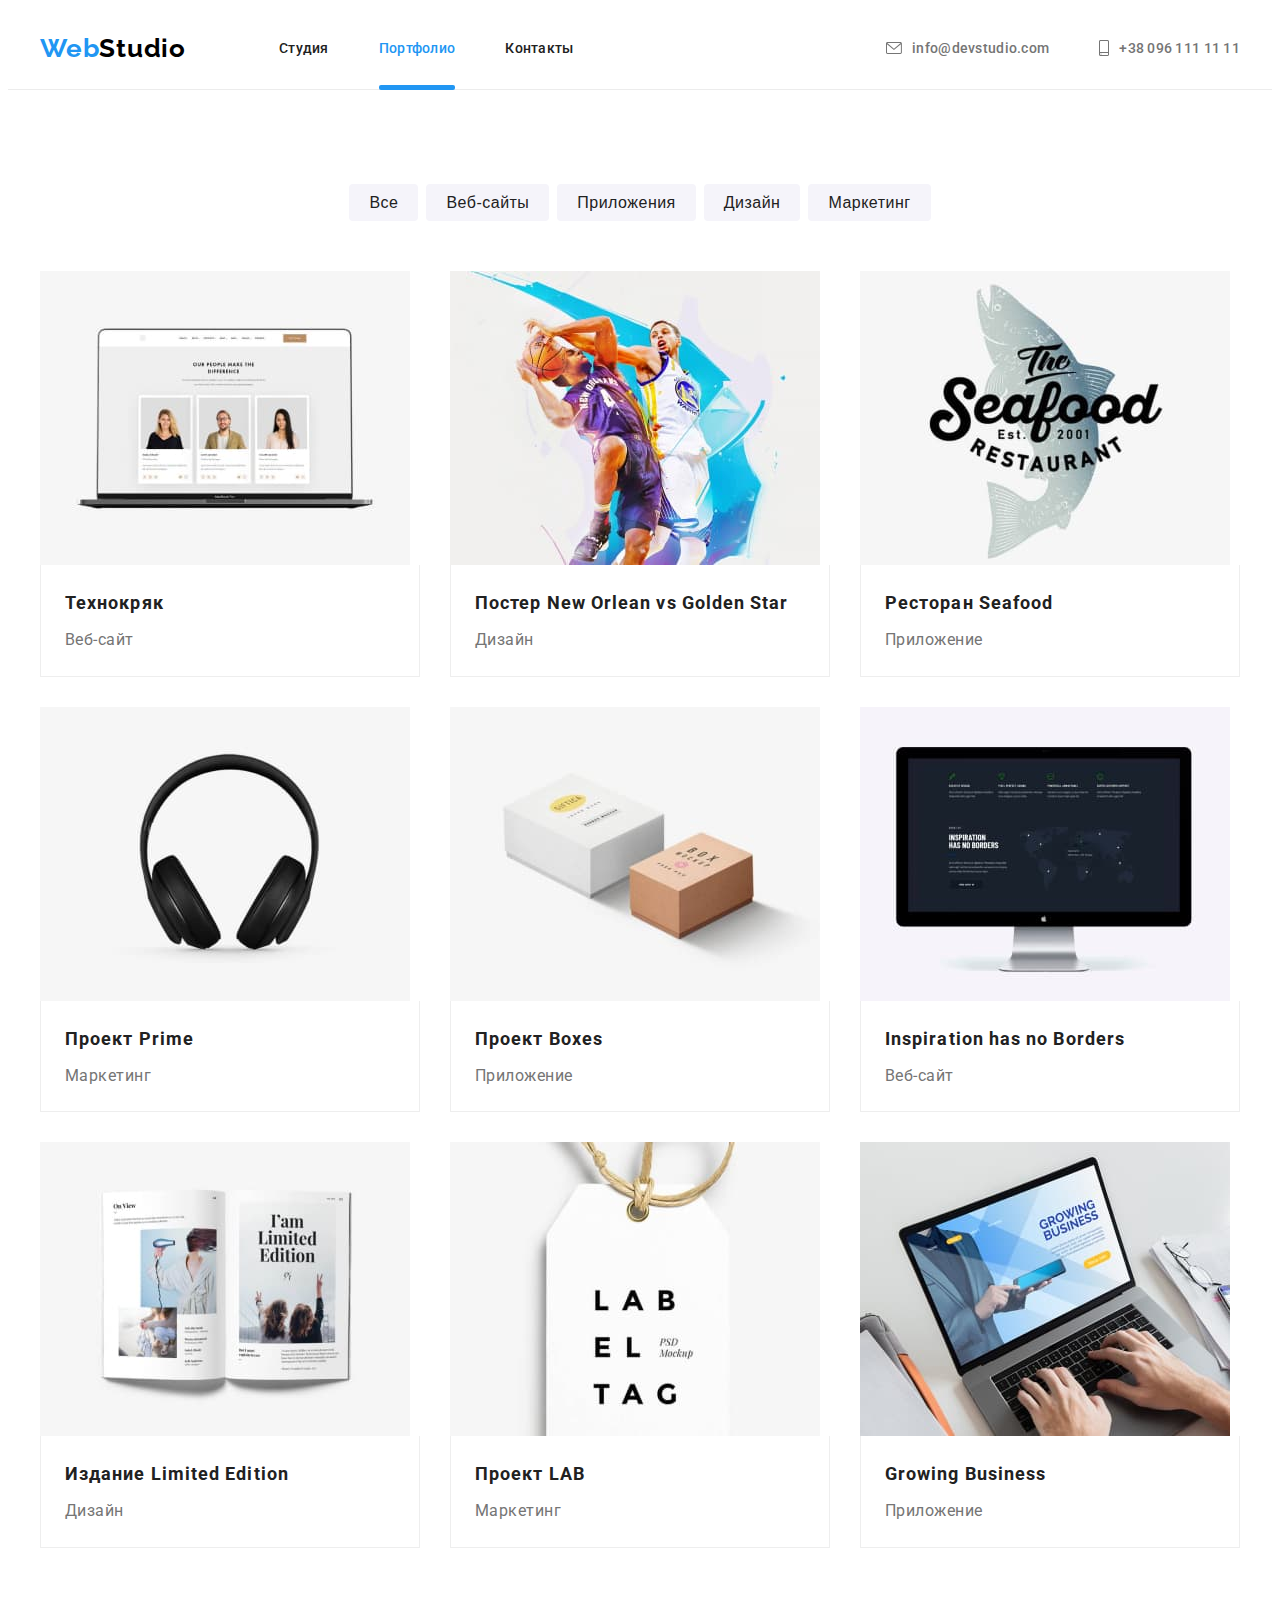
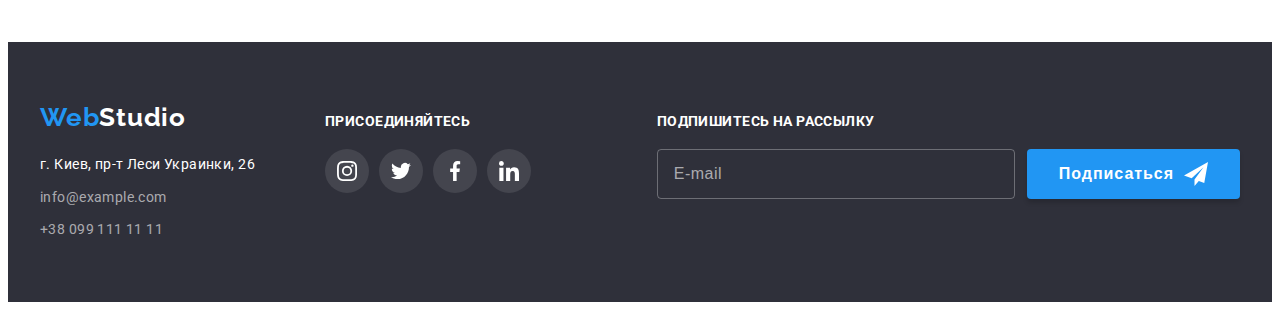
==== commit d7163cbb: "add-bem" ====
--- a/portfolio.html
+++ b/portfolio.html
@@ -27,28 +27,28 @@
             <div class="header-container container">
                 <nav class="navigation">
                     <a lang="en" class="logo-header logo" href="./index.html"
-                        >Web<span class="logo-accent-header">Studio</span></a
+                        >Web<span class="logo-accent_header">Studio</span></a
                     >
                     <ul class="nav-list list">
-                        <li class="nav-list-item">
-                            <a class="nav-list-link" href="./index.html"
+                        <li class="nav-list__item">
+                            <a class="nav-list__link" href="./index.html"
                                 >Студия</a
                             >
                         </li>
-                        <li class="nav-list-item">
-                            <a class="nav-list-link current" href=""
+                        <li class="nav-list__item">
+                            <a class="nav-list__link current" href=""
                                 >Портфолио</a
                             >
                         </li>
-                        <li class="nav-list-item">
-                            <a class="nav-list-link" href="">Контакты</a>
+                        <li class="nav-list__item">
+                            <a class="nav-list__link" href="">Контакты</a>
                         </li>
                     </ul>
                 </nav>
                 <ul class="contact-list list">
-                    <li class="contact-list-item">
+                    <li class="contact-list__item">
                         <a
-                            class="contact-list-link"
+                            class="contact-list__link"
                             href="mailto:info@devstudio.com"
                         >
                             <svg class="icon-header" width="16" height="12">
@@ -59,8 +59,8 @@
                             info@devstudio.com
                         </a>
                     </li>
-                    <li class="contact-list-item">
-                        <a class="contact-list-link" href="tel:+380961111111">
+                    <li class="contact-list__item">
+                        <a class="contact-list__link" href="tel:+380961111111">
                             <svg class="icon-header" width="10" height="16">
                                 <use
                                     href="./images/icons.svg#icon-smartphone"
@@ -335,7 +335,7 @@
             <div class="footer-container container">
                 <div class="footer-first-column">
                     <a class="logo-footer logo" lang="en" href="./index.html"
-                        >Web<span class="logo-accent-footer">Studio</span></a
+                        >Web<span class="logo-accent_footer">Studio</span></a
                     >
                     <address>
                         <ul class="contact-list-footer list">
@@ -427,7 +427,7 @@
                 <div class="mail-outs">
                     <p class="subcribe">Подпишитесь на рассылку</p>
                     <form class="footer-form">
-                        <label for="">
+                        <label>
                             <input
                                 type="email"
                                 name="email"
--- a/css/main.min.css
+++ b/css/main.min.css
@@ -1,2 +1,2 @@
-:root{--primary-font-family: 'Roboto', sans-serif;--secondary-font-family: 'Raleway', sans-serif;--primary-text-color-theme-dark: #212121;--secondary-text-color-theme-dark: #757575;--text-color-theme-light: #ffffff;--accent-color: #2196f3;--background-dark-theme: #2f303a;--background-light-theme: #f5f4fa;--logo-accent-header: #000000;--button-background-hover-focus: #188ce8;--text-color-contact: rgba(255, 255, 255, 0.6);--border-color: #ececec;--clients-logo-border: #afb1b8;--animation-timing-function: cubic-bezier(0.4, 0, 0.2, 1)}.visually-hidden{position:absolute;width:1px;height:1px;margin:-1px;padding:0;overflow:hidden;border:0;clip:rect(0 0 0 0)}body{font-family:var(--primary-font-family);font-size:14px;letter-spacing:0.03em;color:var(--primary-text-color-theme-dark)}h1,h2,h3,h4,h5,h6,p{margin-top:0;margin-bottom:0}ul,ol{margin-top:0;margin-bottom:0;padding-left:0}.list{list-style:none}a{text-decoration:none}img{display:block;max-width:100%;height:auto}section{padding-top:94px;padding-bottom:94px}.container{width:1200px;padding-left:15px;padding-right:15px;margin-left:auto;margin-right:auto}.btn{font-weight:700;font-size:16px;line-height:1.87;letter-spacing:0.06em;padding:10px 32px;border:none;border-radius:4px;box-shadow:0px 4px 4px rgba(0,0,0,0.15);background-color:var(--accent-color);color:var(--text-color-theme-light);cursor:pointer;transition:background-color 250ms var(--animation-timing-function)}.btn:hover,.btn:focus{background-color:var(--button-background-hover-focus);color:var(--text-color-theme-light)}.description{font-size:14px;line-height:1.7;letter-spacing:0.03em;width:270px;color:var(--secondary-text-color-theme-dark)}.logo{font-family:var(--secondary-font-family);font-weight:700;font-size:26px;line-height:1.2;letter-spacing:0.03em;color:var(--accent-color)}.logo-accent-header{color:var(--logo-accent-header)}.logo-accent-footer{color:var(--text-color-theme-light)}.main-title{font-weight:900;font-size:44px;line-height:1.4;letter-spacing:0.06em;text-transform:uppercase;width:696px;margin:0 auto 30px auto;color:var(--text-color-theme-light)}.social-link-list{display:flex;align-items:center;justify-content:center}.social-list-item:not(:last-child){margin-right:10px}.social-link{display:flex;align-items:center;justify-content:center;width:44px;height:44px;background:#ffffff;border-radius:50%;transition:background-color 250ms var(--animation-timing-function)}.social-link:hover,.social-link:focus{background-color:var(--accent-color)}.social-link-logo{fill:var(--clients-logo-border);transition:fill 250ms var(--animation-timing-function)}.social-link:hover .social-link-logo,.social-link:focus .social-link-logo{fill:var(--text-color-theme-light)}.social-link-footer{display:flex;align-items:center;justify-content:center;width:44px;height:44px;background:rgba(255,255,255,0.1);border-radius:50%;transition:background-color 250ms var(--animation-timing-function)}.social-link-list-footer{display:flex;margin-top:20px;transition:background-color 250ms var(--animation-timing-function)}.social-list-item-footer:not(:last-child){margin-right:10px}.social-link-footer:hover,.social-link-footer:focus{background-color:var(--accent-color)}.social-link-logo-footer{fill:var(--text-color-theme-light);transition:fill 250ms var(--animation-timing-function)}.social-link-footer:hover .social-link-logo-footer,.social-link-footer:focus .social-link-logo-footer{fill:var(--text-color-theme-light)}.subtitle{font-weight:700;font-size:14px;line-height:1.2;letter-spacing:0.03em;text-transform:uppercase;margin-bottom:10px;color:var(--primary-text-color-theme-dark)}.title{font-weight:700;font-size:36px;line-height:1.2;letter-spacing:0.03em;text-align:center;margin-bottom:50px;color:var(--primary-text-color-theme-dark)}.header{border-bottom:1px solid var(--border-color)}.header-container{display:flex;align-items:center}.navigation{display:flex;align-items:center}.nav-list{display:flex}.nav-list-item:not(:last-child){margin-right:50px}.contact-list{display:flex;align-items:center;margin-left:auto}.contact-list>.contact-list-item:not(:last-child){margin-right:50px}.accent link{color:var(--accent-color)}.logo-header{margin-right:93px}.nav-list-link{position:relative;display:block;font-weight:500;font-size:14px;line-height:1.2;letter-spacing:0.02em;padding-top:32px;padding-bottom:32px;color:var(--primary-text-color-theme-dark)}.nav-list-link.current::after{content:'';position:absolute;left:0;bottom:-1px;display:block;width:100%;height:5px;border-radius:2px;background-color:var(--accent-color);transition:opacity 250ms var(--animation-timing-function)}.nav-list-link.current{color:var(--accent-color)}.nav-list-link:hover,.nav-list-link:focus{color:var(--accent-color)}.contact-list-link{display:flex;align-items:center;font-weight:500;font-size:14px;line-height:1.2;letter-spacing:0.02em;color:var(--secondary-text-color-theme-dark);transition:color 250ms var(--animation-timing-function)}.contact-list-link:hover,.contact-list-link:focus{color:var(--accent-color)}.icon-header{padding:0;border:none;margin-right:10px;fill:currentColor}.icon-header:hover,.icon-header:focus{fill:var(--accent-color)}.hero{text-align:center;padding-top:200px;padding-bottom:200px;max-width:1600px;margin:0 auto;height:600px;background-color:var(--background-dark-theme);background-image:linear-gradient(rgba(47,48,58,0.4), rgba(47,48,58,0.4)),url(../images/hero-background.jpg);background-size:cover;background-repeat:no-repeat}.benefits-background{display:flex;background-color:var(--background-light-theme);margin-bottom:30px;width:270px;height:120px;border-radius:4px;align-items:center;justify-content:center}.benefits-list-item{display:block}.benefits-list-item:not(:last-child){margin-right:30px}.benefits-list{display:flex}.services{padding-top:0}.services-title{margin-bottom:50px}.services-list{display:flex}.services-list-item:not(:last-child){margin-right:30px}.services-image{position:relative}.services-description{position:absolute;left:0;bottom:0;width:100%;height:70px;display:flex;justify-content:center;align-items:center;font-size:14px;line-height:1.7;letter-spacing:0.03em;color:var(--text-color-theme-light);text-transform:uppercase;text-align:center;background:rgba(47,48,58,0.8)}.team{background-color:var(--background-light-theme)}.employees-list{display:flex}.employee-card:not(:last-child){margin-right:30px}.employee-card{box-shadow:0px 1px 3px rgba(0,0,0,0.12),0px 1px 1px rgba(0,0,0,0.14),0px 2px 1px rgba(0,0,0,0.2);border-radius:0px 0px 4px 4px;background-color:var(--text-color-theme-light)}.employee-description{padding:30px 32px}.employee-name{font-weight:500;font-size:16px;line-height:1.2;letter-spacing:0.03em;text-align:center;margin-bottom:10px;color:var(--primary-text-color-theme-dark)}.employee-position{font-size:16px;line-height:1.2;letter-spacing:0.03em;text-align:center;margin-bottom:16px;color:var(--secondary-text-color-theme-dark)}.clients-list{display:flex;align-items:center;justify-content:center}.clients-list>.clients-list-item{display:flex;align-items:center;justify-content:center;width:170px;height:92px;border:1px solid var(--clients-logo-border);box-sizing:border-box;border-radius:4px;transition:border-color 250ms var(--animation-timing-function)}.clients-list-item:hover,.clients-list-item:focus{border-color:var(--accent-color)}.clients-list-item:not(:last-child){margin-right:30px}.clients-link{display:block;align-items:center;justify-content:center;width:170px;height:92px;padding:16px 32px;transition:fill 250ms var(--animation-timing-function)}.clients-link:hover .clients-logo,.clients-link:focus .clients-logo{fill:var(--accent-color)}.clients-logo{fill:var(--clients-logo-border);transition:fill 250ms var(--animation-timing-function)}.footer{background-color:var(--background-dark-theme);padding-top:60px;padding-bottom:60px}.footer-container{display:flex;align-items:baseline}.logo-footer{display:inline-block;margin-bottom:20px}.contact-list-footer>.contact-list-item:not(:last-child){margin-bottom:9px}.legal-address{font-weight:400;font-size:14px;line-height:1.7;letter-spacing:0.03em;color:var(--text-color-theme-light);transition:color 250ms var(--animation-timing-function)}.legal-address:hover,.legal-address:focus{color:var(--accent-color)}.contact-list-footer{font-size:14px;line-height:1.7;letter-spacing:0.03em;font-style:normal;color:rgba(255,255,255,0.6);transition:color 250ms var(--animation-timing-function)}.contact-list-footer:hover,.contact-list-footer:focus{color:var(--accent-color)}.subscription-buttons{margin-left:70px}.join{font-weight:700;font-size:14px;line-height:1.2;letter-spacing:0.03em;text-transform:uppercase;color:var(--text-color-theme-light)}.mail-outs{margin-left:auto}.subcribe{font-weight:700;font-size:14px;line-height:1.2;letter-spacing:0.03em;text-transform:uppercase;color:var(--text-color-theme-light)}.footer-form{display:flex;align-items:baseline}.footer-form input{width:358px;height:50px;border:1px solid rgba(255,255,255,0.3);box-sizing:border-box;border-radius:4px;padding:15px 16px;margin-top:20px;margin-right:12px;color:var(--text-color-theme-light);background:transparent;transition:border-color 250ms var(--animation-timing-function)}.footer-form input:focus{outline:none;border-color:var(--accent-color)}.footer-form input::placeholder{font-size:16px;line-height:1.2;letter-spacing:0.03em;color:rgba(255,255,255,0.6)}.footer-btn{display:flex;justify-content:center;align-items:center}.icon-send{margin-left:10px}.backdrop{position:fixed;top:0;left:0;width:100vw;height:100vh;background:rgba(0,0,0,0.2);transition:opacity 300ms var(--animation-timing-function),visibility 300ms var(--animation-timing-function)}.backdrop.is-hidden{opacity:0;visibility:hidden;pointer-events:none}.modal{position:absolute;top:50%;left:50%;transform:translate(-50%, -50%);width:530px;height:580px;padding:40px;background-color:var(--text-color-theme-light);box-shadow:0px 1px 3px rgba(0,0,0,0.12),0px 1px 1px rgba(0,0,0,0.14),0px 2px 1px rgba(0,0,0,0.2);border-radius:4px}.modal-close-btn{position:absolute;top:8px;right:8px;display:flex;align-items:center;justify-content:center;width:30px;height:30px;border-radius:50%;border:1px solid rgba(0,0,0,0.1);background-color:transparent;padding:0;cursor:pointer}.modal-close-btn:hover{fill:var(--accent-color)}.modal-appeal{font-size:20px;font-weight:700;line-height:1.15;letter-spacing:0.03em;text-align:center;margin-bottom:12px;color:var(--primary-text-color-theme-dark)}.modal-form{width:450px}.modal-form-field{display:flex;flex-direction:column}.modal-label{margin-bottom:4px}.modal-form-field input{border:1px solid rgba(33,33,33,0.2);border-radius:4px;padding:12px 10px 12px 42px;outline:none;transition:border-color 250ms var(--animation-timing-function)}.modal-form-field input:focus{border-color:var(--accent-color)}.modal-label{display:inline;font-size:12px;line-height:1.16;letter-spacing:0.01em;color:var(--secondary-text-color-theme-dark)}.contact-input-wrapper{position:relative;margin-bottom:10px}.contact-input{width:100%}.contact-icon{position:absolute;top:50%;left:15px;transform:translateY(-50%);color:var(--primary-text-color-theme-dark);transition:fill 250ms var(--animation-timing-function)}.contact-input:focus+.contact-icon{fill:var(--accent-color)}.comment-area{border:1px solid rgba(33,33,33,0.2);border-radius:4px;resize:none;padding:12px 16px;margin-bottom:20px;outline:none;transition:border-color 250ms var(--animation-timing-function)}.comment-area:focus{border-color:var(--accent-color)}.comment-area::placeholder{line-height:1.14;letter-spacing:0.01em;color:rgba(117,117,117,0.5)}.agreement-wrapper{display:flex;align-items:center;margin:0 auto 30px auto}.agreement-policy{text-decoration:underline;color:var(--accent-color)}.modal-btn{display:block;margin:0 auto;padding:10px 56px}.checkbox-label{line-height:1.17;letter-spacing:0.03em;color:var(--secondary-text-color-theme-dark)}.checkbox-label::before{content:'';display:inline-block;width:16px;height:15px;border:2px solid var(--logo-accent-header);border-radius:2px;cursor:pointer;margin-right:9px}.checkbox:checked+.checkbox-label::before{border-color:transparent;background-image:url(../images/icon-check.svg);background-color:var(--accent-color);background-repeat:no-repeat;background-size:contain}.title-portfolio{font-weight:900;font-size:44px;line-height:1.4;letter-spacing:0.04em;text-transform:uppercase;color:var(--primary-text-color-theme-dark)}.filter{display:flex;justify-content:center;margin-bottom:50px}.filter-item-button{font-weight:500;font-size:16px;line-height:1.6;letter-spacing:0.03em;box-sizing:border-box;border-radius:4px;padding:6px 20px;border:none;background-color:var(--background-light-theme);color:var(--primary-text-color-theme-dark);cursor:pointer;transition:box-shadow 250ms var(--animation-timing-function),color 250ms var(--animation-timing-function),background-color 250ms var(--animation-timing-function)}.filter-item-button:hover,.filter-item-button:focus,.filter-item-button.current{background-color:var(--accent-color);color:var(--text-color-theme-light);box-shadow:0px 3px 1px rgba(0,0,0,0.1),0px 1px 2px rgba(0,0,0,0.08),0px 2px 2px rgba(0,0,0,0.12)}.filter-item:not(:last-child){margin-right:8px}.portfolio-list{display:flex;flex-wrap:wrap;margin-right:-30px;margin-bottom:-30px}.portfolio-item{margin-right:30px;margin-bottom:30px;flex-basis:calc((100% - 3 * 30px) / 3)}.project-card{display:block;background-color:var(--text-color-theme-light);transition:box-shadow 250ms var(--animation-timing-function)}.portfolio-item:hover .project-card,.portfolio-item:focus .project-card{box-shadow:0px 1px 1px rgba(0,0,0,0.12),0px 4px 4px rgba(0,0,0,0.06),1px 4px 6px rgba(0,0,0,0.16)}.image-wrapper{position:relative;overflow:hidden}.overlay{position:absolute;top:0;right:0;width:100%;height:100%;padding:63px 24px;font-size:18px;font-weight:400;line-height:1.5;letter-spacing:0.03em;color:var(--text-color-theme-light);background:rgba(33,150,243,0.9);transform:translateY(101%);transition:transform 250ms var(--animation-timing-function)}.project-card:hover .overlay,.project-card:focus .overlay{transform:translateY(0%)}.portfolio-description{background:#ffffff;border:1px solid #eeeeee;box-sizing:border-box;border-top:none;padding:20px 24px}.project-name{font-weight:700;font-size:18px;line-height:2;letter-spacing:0.06em;margin-bottom:4px;color:var(--primary-text-color-theme-dark)}.project-type{font-size:16px;line-height:1.9;letter-spacing:0.03em;color:var(--secondary-text-color-theme-dark)}
+:root{--primary-font-family: 'Roboto', sans-serif;--secondary-font-family: 'Raleway', sans-serif;--primary-text-color-theme-dark: #212121;--secondary-text-color-theme-dark: #757575;--text-color-theme-light: #ffffff;--accent-color: #2196f3;--background-dark-theme: #2f303a;--background-light-theme: #f5f4fa;--logo-accent-header: #000000;--button-background-hover-focus: #188ce8;--text-color-contact: rgba(255, 255, 255, 0.6);--border-color: #ececec;--clients-logo-border: #afb1b8;--animation-timing-function: cubic-bezier(0.4, 0, 0.2, 1)}.visually-hidden{position:absolute;width:1px;height:1px;margin:-1px;padding:0;overflow:hidden;border:0;clip:rect(0 0 0 0)}body{font-family:var(--primary-font-family);font-size:14px;letter-spacing:0.03em;color:var(--primary-text-color-theme-dark)}h1,h2,h3,h4,h5,h6,p{margin-top:0;margin-bottom:0}ul,ol{margin-top:0;margin-bottom:0;padding-left:0}.list{list-style:none}a{text-decoration:none}img{display:block;max-width:100%;height:auto}section{padding-top:94px;padding-bottom:94px}.container{width:1200px;padding-left:15px;padding-right:15px;margin-left:auto;margin-right:auto}.btn{font-weight:700;font-size:16px;line-height:1.87;letter-spacing:0.06em;padding:10px 32px;border:none;border-radius:4px;box-shadow:0px 4px 4px rgba(0,0,0,0.15);background-color:var(--accent-color);color:var(--text-color-theme-light);cursor:pointer;transition:background-color 250ms var(--animation-timing-function)}.btn:hover,.btn :focus{background-color:var(--button-background-hover-focus);color:var(--text-color-theme-light)}.description{font-size:14px;line-height:1.7;letter-spacing:0.03em;width:270px;color:var(--secondary-text-color-theme-dark)}.logo{font-family:var(--secondary-font-family);font-weight:700;font-size:26px;line-height:1.2;letter-spacing:0.03em;color:var(--accent-color)}.logo-accent_header{color:var(--logo-accent-header)}.logo-accent_footer{color:var(--text-color-theme-light)}.main-title{font-weight:900;font-size:44px;line-height:1.4;letter-spacing:0.06em;text-transform:uppercase;width:696px;margin:0 auto 30px auto;color:var(--text-color-theme-light)}.social-link-list{display:flex;align-items:center;justify-content:center}.social-list-item:not(:last-child){margin-right:10px}.social-link{display:flex;align-items:center;justify-content:center;width:44px;height:44px;background:#ffffff;border-radius:50%;transition:background-color 250ms var(--animation-timing-function)}.social-link:hover,.social-link :focus{background-color:var(--accent-color)}.social-link-logo{fill:var(--clients-logo-border);transition:fill 250ms var(--animation-timing-function)}.social-link-logo:hover,.social-link-logo :focus{fill:var(--text-color-theme-light)}.social-link-footer{display:flex;align-items:center;justify-content:center;width:44px;height:44px;background:rgba(255,255,255,0.1);border-radius:50%;transition:background-color 250ms var(--animation-timing-function)}.social-link-footer:hover,.social-link-footer :focus{background-color:var(--accent-color)}.social-link-list-footer{display:flex;margin-top:20px;transition:background-color 250ms var(--animation-timing-function)}.social-list-item-footer:not(:last-child){margin-right:10px}.social-link-logo-footer{fill:var(--text-color-theme-light);transition:fill 250ms var(--animation-timing-function)}.social-link-footer:hover .social-link-logo-footer,.social-link-footer:focus .social-link-logo-footer{fill:var(--text-color-theme-light)}.subtitle{font-weight:700;font-size:14px;line-height:1.2;letter-spacing:0.03em;text-transform:uppercase;margin-bottom:10px;color:var(--primary-text-color-theme-dark)}.title{font-weight:700;font-size:36px;line-height:1.2;letter-spacing:0.03em;text-align:center;margin-bottom:50px;color:var(--primary-text-color-theme-dark)}.header{border-bottom:1px solid var(--border-color)}.header-container{display:flex;align-items:center}.navigation{display:flex;align-items:center}.nav-list{display:flex}.nav-list__item:not(:last-child){margin-right:50px}.contact-list{display:flex;align-items:center;margin-left:auto}.contact-list>.contact-list__item:not(:last-child){margin-right:50px}.accent link{color:var(--accent-color)}.logo-header{margin-right:93px}.nav-list__link{position:relative;display:block;font-weight:500;font-size:14px;line-height:1.2;letter-spacing:0.02em;padding-top:32px;padding-bottom:32px;color:var(--primary-text-color-theme-dark)}.nav-list__link.current::after{content:'';position:absolute;left:0;bottom:-1px;display:block;width:100%;height:5px;border-radius:2px;background-color:var(--accent-color);transition:opacity 250ms var(--animation-timing-function)}.nav-list__link:hover,.nav-list__link :focus{color:var(--accent-color)}.nav-list__link.current{color:var(--accent-color)}.contact-list__link{display:flex;align-items:center;font-weight:500;font-size:14px;line-height:1.2;letter-spacing:0.02em;color:var(--secondary-text-color-theme-dark);transition:color 250ms var(--animation-timing-function)}.contact-list__link:hover,.contact-list__link :focus{color:var(--accent-color)}.icon-header{padding:0;border:none;margin-right:10px;fill:currentColor}.icon-header:hover,.icon-header :focus{fill:var(--accent-color)}.hero{text-align:center;padding-top:200px;padding-bottom:200px;max-width:1600px;margin:0 auto;height:600px;background-color:var(--background-dark-theme);background-image:linear-gradient(rgba(47,48,58,0.4), rgba(47,48,58,0.4)),url(../images/hero-background.jpg);background-size:cover;background-repeat:no-repeat}.benefits-background{display:flex;background-color:var(--background-light-theme);margin-bottom:30px;width:270px;height:120px;border-radius:4px;align-items:center;justify-content:center}.benefits-list__item{display:block}.benefits-list__item:not(:last-child){margin-right:30px}.benefits-list{display:flex}.services{padding-top:0}.services-title{margin-bottom:50px}.services-list{display:flex}.services-list-item:not(:last-child){margin-right:30px}.services-image{position:relative}.services-description{position:absolute;left:0;bottom:0;width:100%;height:70px;display:flex;justify-content:center;align-items:center;font-size:14px;line-height:1.7;letter-spacing:0.03em;color:var(--text-color-theme-light);text-transform:uppercase;text-align:center;background:rgba(47,48,58,0.8)}.team{background-color:var(--background-light-theme)}.employees-list{display:flex}.employee-card{box-shadow:0px 1px 3px rgba(0,0,0,0.12),0px 1px 1px rgba(0,0,0,0.14),0px 2px 1px rgba(0,0,0,0.2);border-radius:0px 0px 4px 4px;background-color:var(--text-color-theme-light)}.employee-card:not(:last-child){margin-right:30px}.employee-description{padding:30px 32px}.employee-name{font-weight:500;font-size:16px;line-height:1.2;letter-spacing:0.03em;text-align:center;margin-bottom:10px;color:var(--primary-text-color-theme-dark)}.employee-position{font-size:16px;line-height:1.2;letter-spacing:0.03em;text-align:center;margin-bottom:16px;color:var(--secondary-text-color-theme-dark)}.clients-list{display:flex;align-items:center;justify-content:center}.clients-list>.clients-list-item{display:flex;align-items:center;justify-content:center;width:170px;height:92px;border:1px solid var(--clients-logo-border);box-sizing:border-box;border-radius:4px;transition:border-color 250ms var(--animation-timing-function)}.clients-list>.clients-list-item:hover,.clients-list>.clients-list-item :focus{border-color:var(--accent-color)}.clients-list>.clients-list-item:not(:last-child){margin-right:30px}.clients-link{display:block;align-items:center;justify-content:center;width:170px;height:92px;padding:16px 32px;transition:fill 250ms var(--animation-timing-function)}.clients-logo{fill:var(--clients-logo-border);transition:fill 250ms var(--animation-timing-function)}.clients-link:hover .clients-logo,.clients-link:focus .clients-logo{fill:var(--accent-color)}.footer{background-color:var(--background-dark-theme);padding-top:60px;padding-bottom:60px}.footer-container{display:flex;align-items:baseline}.logo-footer{display:inline-block;margin-bottom:20px}.contact-list-footer>.contact-list-item:not(:last-child){margin-bottom:9px}.legal-address{font-weight:400;font-size:14px;line-height:1.7;letter-spacing:0.03em;color:var(--text-color-theme-light);transition:color 250ms var(--animation-timing-function)}.legal-address:hover,.legal-address :focus{color:var(--accent-color)}.contact-list-footer{font-size:14px;line-height:1.7;letter-spacing:0.03em;font-style:normal;color:rgba(255,255,255,0.6);transition:color 250ms var(--animation-timing-function)}.contact-list-footer:hover,.contact-list-footer :focus{color:var(--accent-color)}.subscription-buttons{margin-left:70px}.join{font-weight:700;font-size:14px;line-height:1.2;letter-spacing:0.03em;text-transform:uppercase;color:var(--text-color-theme-light)}.mail-outs{margin-left:auto}.subcribe{font-weight:700;font-size:14px;line-height:1.2;letter-spacing:0.03em;text-transform:uppercase;color:var(--text-color-theme-light)}.footer-form{display:flex;align-items:baseline}.footer-form input{width:358px;height:50px;border:1px solid rgba(255,255,255,0.3);box-sizing:border-box;border-radius:4px;padding:15px 16px;margin-top:20px;margin-right:12px;color:var(--text-color-theme-light);background:transparent;transition:border-color 250ms var(--animation-timing-function)}.footer-form input:focus{outline:none;border-color:var(--accent-color)}.footer-form input::placeholder{font-size:16px;line-height:1.2;letter-spacing:0.03em;color:rgba(255,255,255,0.6)}.footer-btn{display:flex;justify-content:center;align-items:center}.icon-send{margin-left:10px}.backdrop{position:fixed;top:0;left:0;width:100vw;height:100vh;background:rgba(0,0,0,0.2);transition:opacity 300ms var(--animation-timing-function),visibility 300ms var(--animation-timing-function)}.backdrop.is-hidden{opacity:0;visibility:hidden;pointer-events:none}.modal{position:absolute;top:50%;left:50%;transform:translate(-50%, -50%);width:530px;height:580px;padding:40px;background-color:var(--text-color-theme-light);box-shadow:0px 1px 3px rgba(0,0,0,0.12),0px 1px 1px rgba(0,0,0,0.14),0px 2px 1px rgba(0,0,0,0.2);border-radius:4px}.modal-close-btn{position:absolute;top:8px;right:8px;display:flex;align-items:center;justify-content:center;width:30px;height:30px;border-radius:50%;border:1px solid rgba(0,0,0,0.1);background-color:transparent;padding:0;cursor:pointer;transition:fill 250ms var(--animation-timing-function)}.modal-close-btn:hover{fill:var(--accent-color)}.modal-appeal{font-size:20px;font-weight:700;line-height:1.15;letter-spacing:0.03em;text-align:center;margin-bottom:12px;color:var(--primary-text-color-theme-dark)}.modal-form{width:450px}.modal-form-field{display:flex;flex-direction:column}.modal-label{margin-bottom:4px}.modal-form-field input{width:100%;border:1px solid rgba(33,33,33,0.2);border-radius:4px;padding:12px 10px 12px 42px;outline:none;transition:border-color 250ms var(--animation-timing-function)}.modal-form-field input:focus{border-color:var(--accent-color)}.modal-label{display:inline;font-size:12px;line-height:1.16;letter-spacing:0.01em;color:var(--secondary-text-color-theme-dark)}.contact-input-wrapper{position:relative;margin-bottom:10px}.contact-icon{position:absolute;top:50%;left:15px;transform:translateY(-50%);color:var(--primary-text-color-theme-dark);transition:fill 250ms var(--animation-timing-function)}.modal-form-field input:focus+.contact-icon{fill:var(--accent-color)}.comment-area{border:1px solid rgba(33,33,33,0.2);border-radius:4px;resize:none;padding:12px 16px;margin-bottom:20px;outline:none;transition:border-color 250ms var(--animation-timing-function)}.comment-area:focus{border-color:var(--accent-color)}.comment-area::placeholder{line-height:1.14;letter-spacing:0.01em;color:rgba(117,117,117,0.5)}.agreement-wrapper{display:flex;align-items:center;margin:0 auto 30px auto}.agreement-policy{text-decoration:underline;color:var(--accent-color)}.modal-btn{display:block;margin:0 auto;padding:10px 56px}.checkbox-label{line-height:1.17;letter-spacing:0.03em;color:var(--secondary-text-color-theme-dark)}.checkbox-label::before{content:'';display:inline-block;width:16px;height:15px;border:2px solid var(--logo-accent-header);border-radius:2px;cursor:pointer;margin-right:9px}.checkbox:checked+.checkbox-label::before{border-color:transparent;background-image:url(../images/icon-check.svg);background-color:var(--accent-color);background-repeat:no-repeat;background-size:contain}.title-portfolio{font-weight:900;font-size:44px;line-height:1.4;letter-spacing:0.04em;text-transform:uppercase;color:var(--primary-text-color-theme-dark)}.filter{display:flex;justify-content:center;margin-bottom:50px}.filter-item-button{font-weight:500;font-size:16px;line-height:1.6;letter-spacing:0.03em;box-sizing:border-box;border-radius:4px;padding:6px 20px;border:none;background-color:var(--background-light-theme);color:var(--primary-text-color-theme-dark);cursor:pointer;transition:box-shadow 250ms var(--animation-timing-function),color 250ms var(--animation-timing-function),background-color 250ms var(--animation-timing-function)}.filter-item-button:hover,.filter-item-button :focus,.filter-item-button .current{background-color:var(--accent-color);color:var(--text-color-theme-light);box-shadow:0px 3px 1px rgba(0,0,0,0.1),0px 1px 2px rgba(0,0,0,0.08),0px 2px 2px rgba(0,0,0,0.12)}.filter-item:not(:last-child){margin-right:8px}.portfolio-list{display:flex;flex-wrap:wrap;margin-right:-30px;margin-bottom:-30px}.portfolio-item{margin-right:30px;margin-bottom:30px;flex-basis:calc((100% - 3 * 30px) / 3)}.project-card{display:block;background-color:var(--text-color-theme-light);transition:box-shadow 250ms var(--animation-timing-function)}.portfolio-item:hover .project-card,.portfolio-item:focus .project-card{box-shadow:0px 1px 1px rgba(0,0,0,0.12),0px 4px 4px rgba(0,0,0,0.06),1px 4px 6px rgba(0,0,0,0.16)}.image-wrapper{position:relative;overflow:hidden}.overlay{position:absolute;top:0;right:0;width:100%;height:100%;padding:63px 24px;font-size:18px;font-weight:400;line-height:1.5;letter-spacing:0.03em;color:var(--text-color-theme-light);background:rgba(33,150,243,0.9);transform:translateY(101%);transition:transform 250ms var(--animation-timing-function)}.project-card:hover .overlay,.project-card:focus .overlay{transform:translateY(0%)}.portfolio-description{background:#ffffff;border:1px solid #eeeeee;box-sizing:border-box;border-top:none;padding:20px 24px}.project-name{font-weight:700;font-size:18px;line-height:2;letter-spacing:0.06em;margin-bottom:4px;color:var(--primary-text-color-theme-dark)}.project-type{font-size:16px;line-height:1.9;letter-spacing:0.03em;color:var(--secondary-text-color-theme-dark)}
 /*# sourceMappingURL=main.min.css.map */